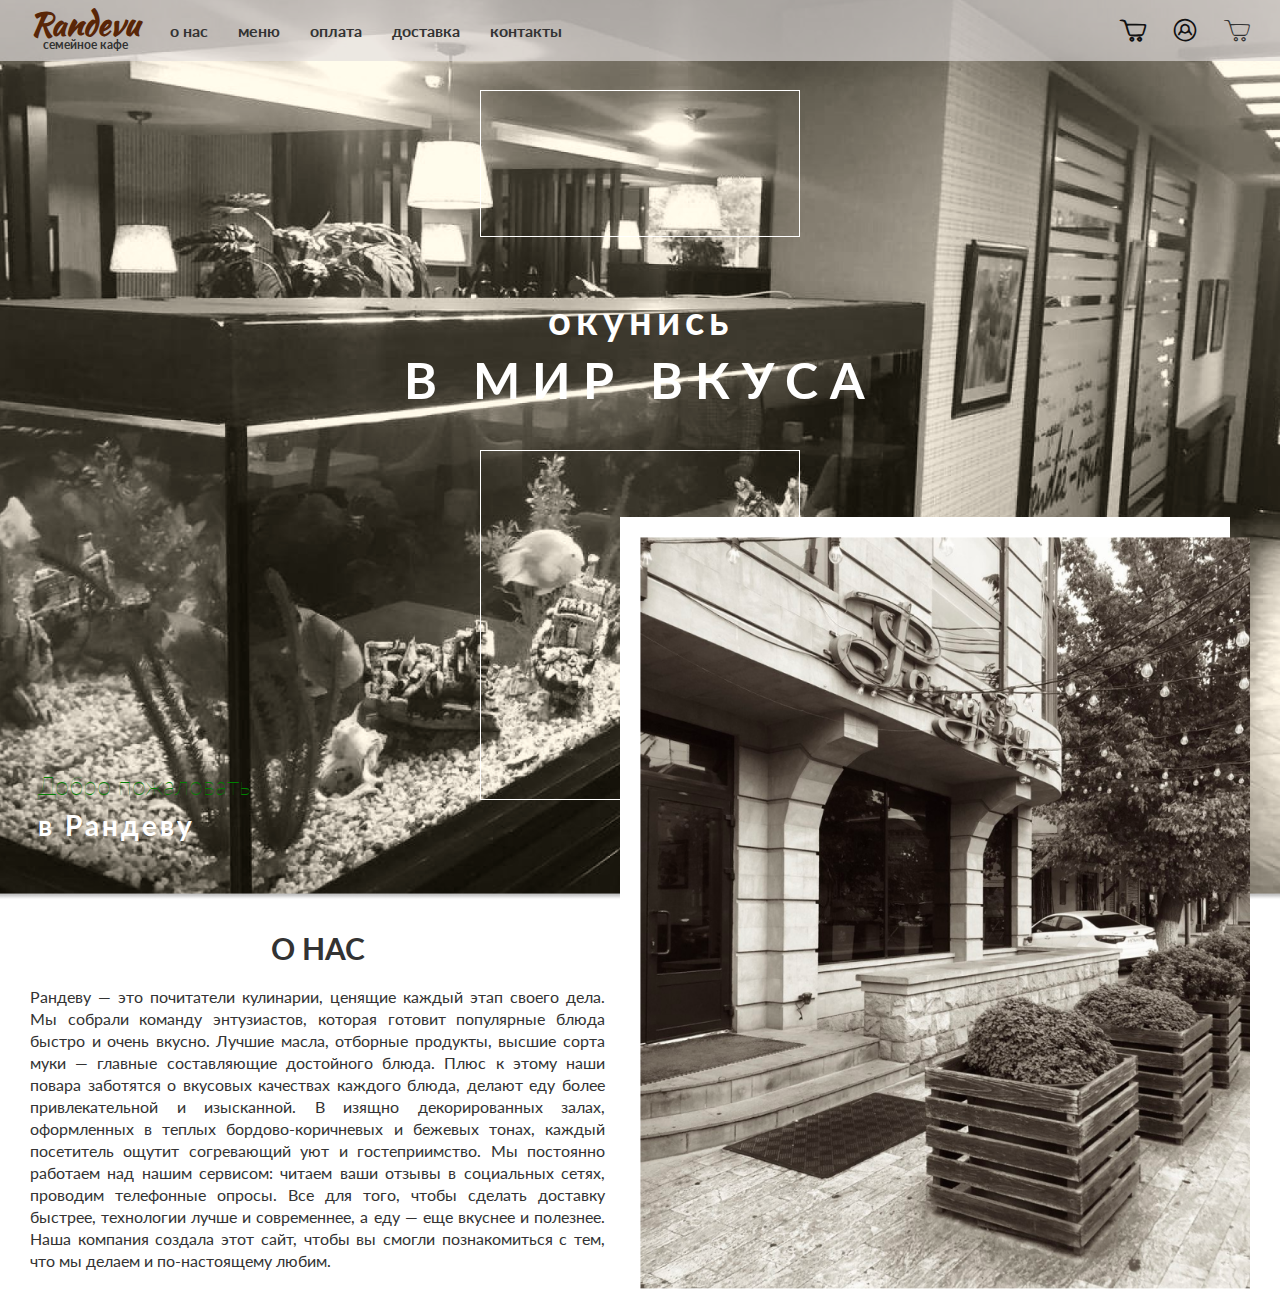
==== index.html @ 67f9edfc "add block about" ====
<!DOCTYPE html>
<html lang="en">
  <head>
    <meta charset="UTF-8" />
    <meta http-equiv="X-UA-Compatible" content="IE=edge" />
    <meta name="viewport" content="width=device-width, initial-scale=1.0" />
    <link rel="stylesheet" href="css/standart.css" />
    <link rel="stylesheet" href="css/style.css" />
    <link rel="stylesheet" href="font-awesome-4.7.0/css/font-awesome.min.css" />
    <link rel="stylesheet" href="icon.css" />
    <title>Document</title>
  </head>
  <body>
    <header class="header">
      <div class="menu">
        <div class="container flex__jc-sb flex__ai-c">
          <ul class="menu__left-block">
            <li class="menu__item logo">
              <a href="#" class="menu__link">
                <h1 class="logo__title">Randevu</h1>
                <p class="logo__text">семейное кафе</p>
              </a>
            </li>
            <li class="menu__item"><a href="#" class="menu__link">о нас</a></li>
            <li class="menu__item"><a href="#" class="menu__link">меню</a></li>
            <li class="menu__item">
              <a href="#" class="menu__link">оплата</a>
            </li>
            <li class="menu__item">
              <a href="#" class="menu__link">доставка</a>
            </li>
            <li class="menu__item">
              <a href="#" class="menu__link">контакты</a>
            </li>
          </ul>
          <div class="menu__right-block">
            <a href="#" class="menu__link"><span class="icon-search"></span></a>
            <a href="#" class="menu__link"><span class="icon-people"></span></a>
            <a href="#" class="menu__link"><span class="icon-shop"></span></a>
          </div>
          <div class="toggle-box">
            <div class="toggle" onclick="toggle()"></div>
            <div class="mob-container">
              <ul class="mob-menu">
                <li class="mob-menu__item logo">
                  <a href="#" class="mob-menu__link">
                    <h1 class="logo__title">Randevu</h1>
                    <p class="logo__text">семейное кафе</p>
                  </a>
                </li>
                <li class="mob-menu__item">
                  <a href="#" class="mob-menu__link" onclick="toggle()"
                    >о нас</a
                  >
                </li>
                <li class="mob-menu__item">
                  <a
                    href="link/discription.html"
                    class="mob-menu__link"
                    onclick="toggle()"
                    >меню</a
                  >
                </li>
                <li class="mob-menu__item">
                  <a
                    href="link/discription.html"
                    class="mob-menu__link"
                    onclick="toggle()"
                    >оплата</a
                  >
                </li>
                <li class="mob-menu__item">
                  <a
                    href="link/discription.html"
                    class="mob-menu__link"
                    onclick="toggle()"
                    >доставка</a
                  >
                </li>
                <li class="mob-menu__item">
                  <a
                    href="link/discription.html"
                    class="mob-menu__link"
                    onclick="toggle()"
                    >контакты</a
                  >
                </li>
              </ul>
            </div>
          </div>
        </div>
      </div>
      <div class="container flex__jc-c flex__ai-c">
        <div class="rectangle-top"></div>
        <h2 class="banner-h2">
          окунись <br />
          <span>в мир вкуса</span>
        </h2>
        <div class="rectangle-bottom"></div>
        <h3 class="banner-h3">
          Добро пожаловать <br />
          <span>в Рандеву</span>
        </h3>
      </div>
    </header>
    <div class="about">
      <div class="container flex__jc-sb">
        <div class="about__left-block">
          <h2 class="about__title">О НАС</h2>
          <p class="about__text">
            Рандеву — это почитатели кулинарии, ценящие каждый этап своего дела.
            Мы собрали команду энтузиастов, которая готовит популярные блюда
            быстро и очень вкусно. Лучшие масла, отборные продукты, высшие сорта
            муки — главные составляющие достойного блюда. Плюс к этому наши
            повара заботятся о вкусовых качествах каждого блюда, делают еду
            более привлекательной и изысканной. В изящно декорированных залах,
            оформленных в теплых бордово-коричневых и бежевых тонах, каждый
            посетитель ощутит согревающий уют и гостеприимство. Мы постоянно
            работаем над нашим сервисом: читаем ваши отзывы в социальных сетях,
            проводим телефонные опросы. Все для того, чтобы сделать доставку
            быстрее, технологии лучше и современнее, а еду — еще вкуснее и
            полезнее. Наша компания создала этот сайт, чтобы вы смогли
            познакомиться с тем, что мы делаем и по-настоящему любим.
          </p>
        </div>
        <div class="about__right-block">
          <figure class="about__img-box">
            <img src="img/about/shef.png" alt="" class="about__img" />
          </figure>
        </div>
      </div>
    </div>
    <!-- Подключаем тогл -->
    <script src="js/toggle.js"></script>
  </body>
</html>
---- css/standart.css ----
@import url("https://fonts.googleapis.com/css2?family=Lato:wght@100;300;400;700;900&display=swap");
@import url("https://fonts.googleapis.com/css2?family=Kaushan+Script&display=swap");

* {
  padding: 0;
  margin: 0;
  font-family: "Lato", sans-serif;
  color: #333;
  box-sizing: border-box;
}

a {
  text-decoration: none;
}

li {
  list-style: none;
}

.container {
  width: 100%;
  margin: 0 auto;
  max-width: 1680px;
  padding: 0 30px;
}
/* -----   FLEX   ----- */
.flex__jc-sb {
  display: flex;
  justify-content: space-between;
}

.flex__ai-c {
  display: flex;
  align-items: center;
}

.flex__jc-c {
  display: flex;
  justify-content: center;
}
/* -----  END FLEX   ----- */
---- css/style.css ----
@import "icomoon.css";
@import "header.css";
@import "mobmenu.css";
@import "toggle.css";
@import "about.css";
---- icon.css ----
@font-face {
  font-family: "icomoon";
  src: url("fonts/icomoon.eot?moqz04");
  src: url("fonts/icomoon.eot?moqz04#iefix") format("embedded-opentype"),
    url("fonts/icomoon.ttf?moqz04") format("truetype"),
    url("fonts/icomoon.woff?moqz04") format("woff"),
    url("fonts/icomoon.svg?moqz04#icomoon") format("svg");
  font-weight: normal;
  font-style: normal;
  font-display: block;
}

[class^="icon-"],
[class*=" icon-"] {
  /* use !important to prevent issues with browser extensions that change fonts */
  font-family: "icomoon" !important;
  speak: never;
  font-style: normal;
  font-weight: normal;
  font-variant: normal;
  text-transform: none;
  line-height: 1;

  /* Better Font Rendering =========== */
  -webkit-font-smoothing: antialiased;
  -moz-osx-font-smoothing: grayscale;
}

.icon-people:before {
  content: "\e902";
  color: #111;
  font-weight: 900;
}
.icon-shop-cart:before {
  content: "\e900";
  color: #111;
  font-weight: 900;
}
.icon-search:before {
  content: "\e901";
  color: #111;
  font-weight: 900;
}
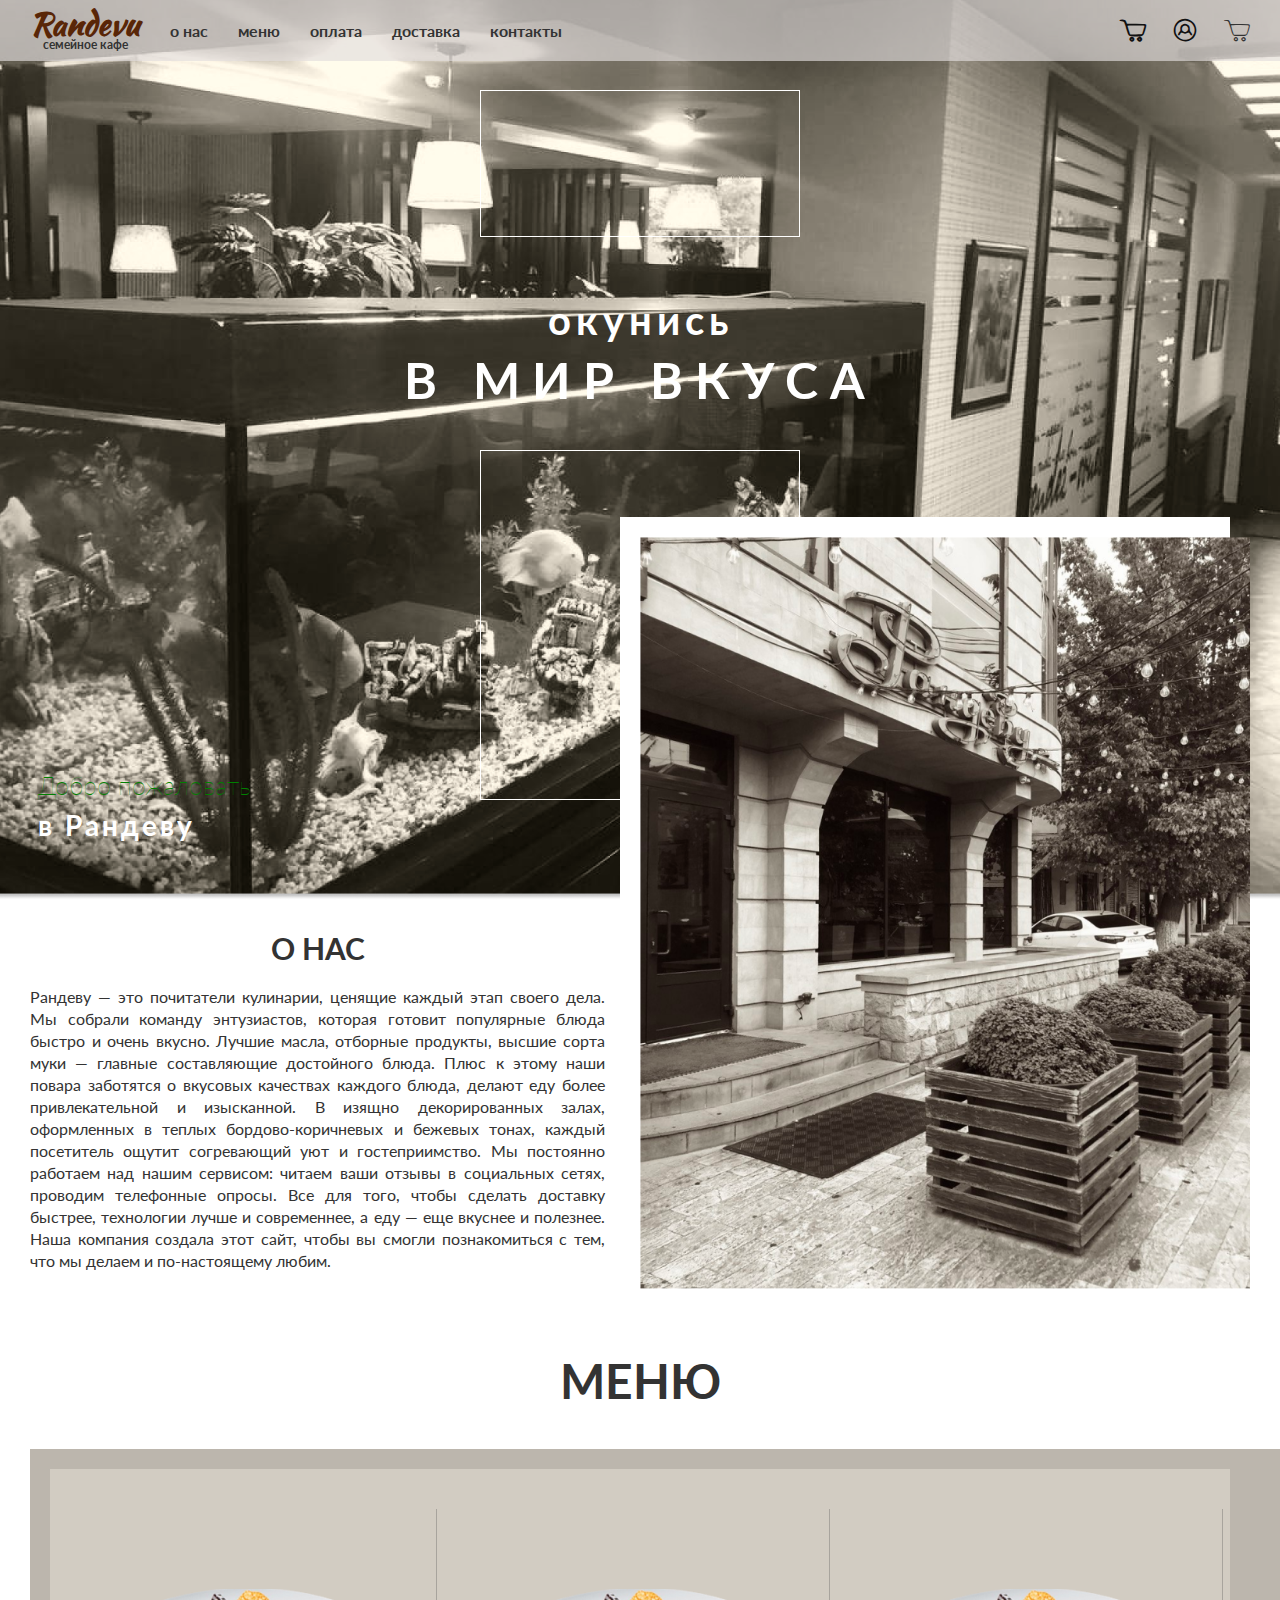
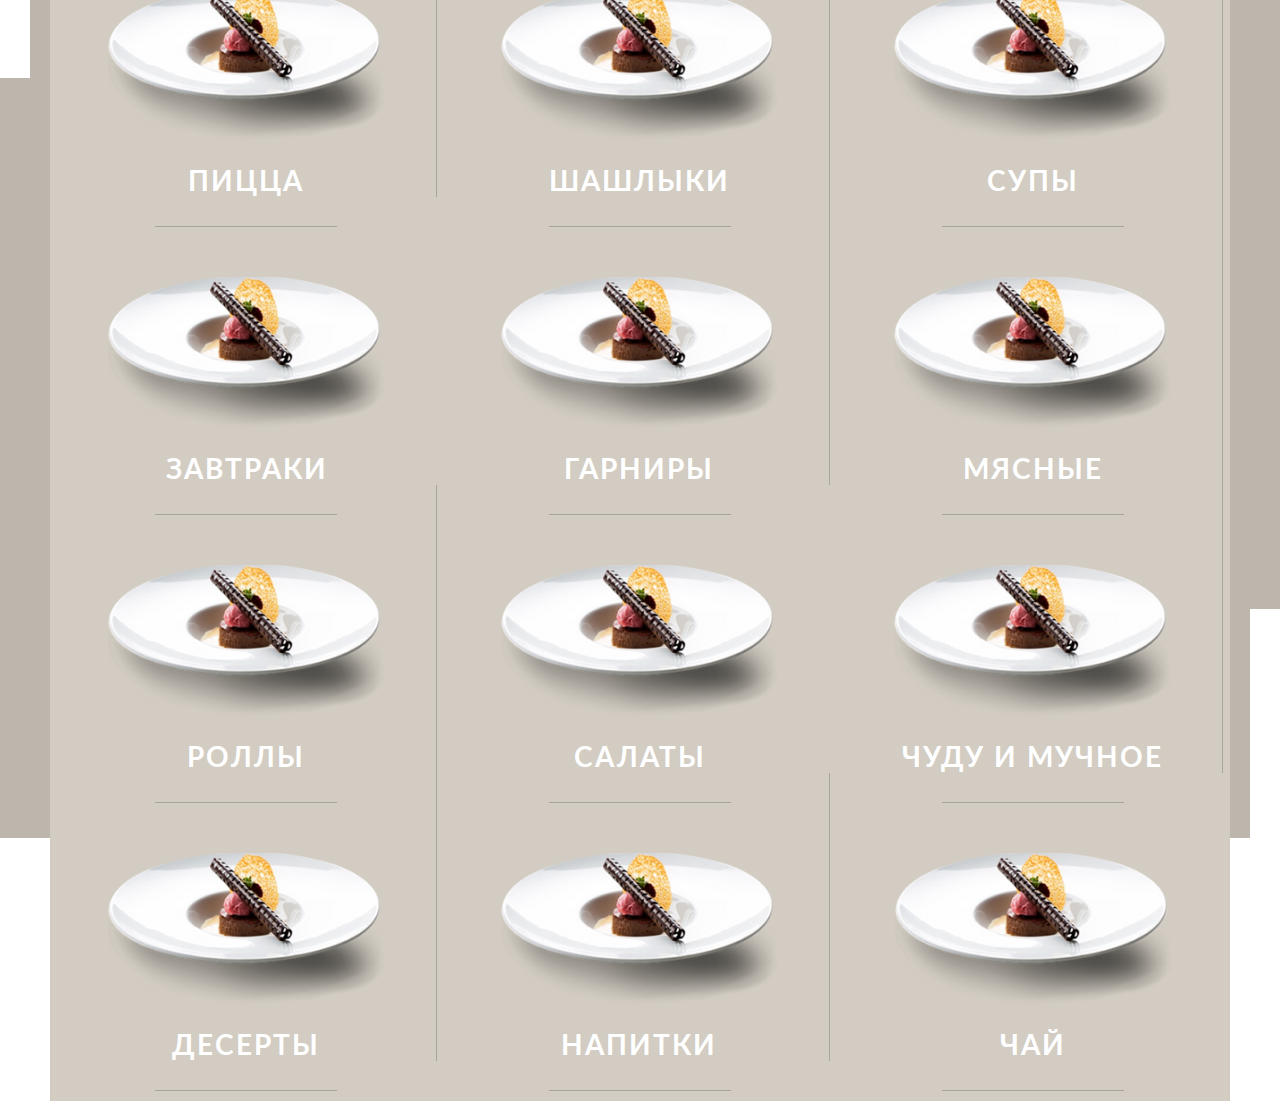
==== commit 83ceef97: "add menu-card" ====
--- a/index.html
+++ b/index.html
@@ -103,7 +103,7 @@
         </h3>
       </div>
     </header>
-    <div class="about">
+    <section class="about">
       <div class="container flex__jc-sb">
         <div class="about__left-block">
           <h2 class="about__title">О НАС</h2>
@@ -129,7 +129,162 @@
           </figure>
         </div>
       </div>
-    </div>
+    </section>
+    <section class="menu-cart">
+      <h2 class="menu-cart__title">МЕНЮ</h2>
+      <div class="container">
+        <div class="menu-cart__wrapper">
+          <div class="menu-cart__wrapper-top"></div>
+          <div class="menu-cart__wrapper-bottom"></div>
+          <ul class="menu-cart__container">
+            <li class="menu-cart__item">
+              <a href="#" class="menu-cart__link">
+                <figure class="menu-cart__img-box">
+                  <img
+                    src="img/меню/menu-img.png"
+                    alt=""
+                    class="menu-card__img"
+                  />
+                </figure>
+                <p class="menu-card-name">ПИЦЦА</p>
+              </a>
+            </li>
+            <li class="menu-cart__item">
+              <a href="#" class="menu-cart__link">
+                <figure class="menu-cart__img-box">
+                  <img
+                    src="img/меню/menu-img.png"
+                    alt=""
+                    class="menu-card__img"
+                  />
+                </figure>
+                <p class="menu-card-name">ШАШЛЫКИ</p>
+              </a>
+            </li>
+            <li class="menu-cart__item">
+              <a href="#" class="menu-cart__link">
+                <figure class="menu-cart__img-box">
+                  <img
+                    src="img/меню/menu-img.png"
+                    alt=""
+                    class="menu-card__img"
+                  />
+                </figure>
+                <p class="menu-card-name">СУПЫ</p>
+              </a>
+            </li>
+            <li class="menu-cart__item">
+              <a href="#" class="menu-cart__link">
+                <figure class="menu-cart__img-box">
+                  <img
+                    src="img/меню/menu-img.png"
+                    alt=""
+                    class="menu-card__img"
+                  />
+                </figure>
+                <p class="menu-card-name">ЗАВТРАКИ</p>
+              </a>
+            </li>
+            <li class="menu-cart__item">
+              <a href="#" class="menu-cart__link">
+                <figure class="menu-cart__img-box">
+                  <img
+                    src="img/меню/menu-img.png"
+                    alt=""
+                    class="menu-card__img"
+                  />
+                </figure>
+                <p class="menu-card-name">ГАРНИРЫ</p>
+              </a>
+            </li>
+            <li class="menu-cart__item">
+              <a href="#" class="menu-cart__link">
+                <figure class="menu-cart__img-box">
+                  <img
+                    src="img/меню/menu-img.png"
+                    alt=""
+                    class="menu-card__img"
+                  />
+                </figure>
+                <p class="menu-card-name">МЯСНЫЕ</p>
+              </a>
+            </li>
+            <li class="menu-cart__item">
+              <a href="#" class="menu-cart__link">
+                <figure class="menu-cart__img-box">
+                  <img
+                    src="img/меню/menu-img.png"
+                    alt=""
+                    class="menu-card__img"
+                  />
+                </figure>
+                <p class="menu-card-name">РОЛЛЫ</p>
+              </a>
+            </li>
+            <li class="menu-cart__item">
+              <a href="#" class="menu-cart__link">
+                <figure class="menu-cart__img-box">
+                  <img
+                    src="img/меню/menu-img.png"
+                    alt=""
+                    class="menu-card__img"
+                  />
+                </figure>
+                <p class="menu-card-name">САЛАТЫ</p>
+              </a>
+            </li>
+            <li class="menu-cart__item">
+              <a href="#" class="menu-cart__link">
+                <figure class="menu-cart__img-box">
+                  <img
+                    src="img/меню/menu-img.png"
+                    alt=""
+                    class="menu-card__img"
+                  />
+                </figure>
+                <p class="menu-card-name">ЧУДУ И МУЧНОЕ</p>
+              </a>
+            </li>
+            <li class="menu-cart__item">
+              <a href="#" class="menu-cart__link">
+                <figure class="menu-cart__img-box">
+                  <img
+                    src="img/меню/menu-img.png"
+                    alt=""
+                    class="menu-card__img"
+                  />
+                </figure>
+                <p class="menu-card-name">ДЕСЕРТЫ</p>
+              </a>
+            </li>
+            <li class="menu-cart__item">
+              <a href="#" class="menu-cart__link">
+                <figure class="menu-cart__img-box">
+                  <img
+                    src="img/меню/menu-img.png"
+                    alt=""
+                    class="menu-card__img"
+                  />
+                </figure>
+                <p class="menu-card-name">НАПИТКИ</p>
+              </a>
+            </li>
+            <li class="menu-cart__item">
+              <a href="#" class="menu-cart__link">
+                <figure class="menu-cart__img-box">
+                  <img
+                    src="img/меню/menu-img.png"
+                    alt=""
+                    class="menu-card__img"
+                  />
+                </figure>
+                <p class="menu-card-name">ЧАЙ</p>
+              </a>
+            </li>
+          </ul>
+        </div>
+      </div>
+    </section>
     <!-- Подключаем тогл -->
     <script src="js/toggle.js"></script>
   </body>
--- a/css/style.css
+++ b/css/style.css
@@ -3,3 +3,4 @@
 @import "mobmenu.css";
 @import "toggle.css";
 @import "about.css";
+@import "menu-card.css";
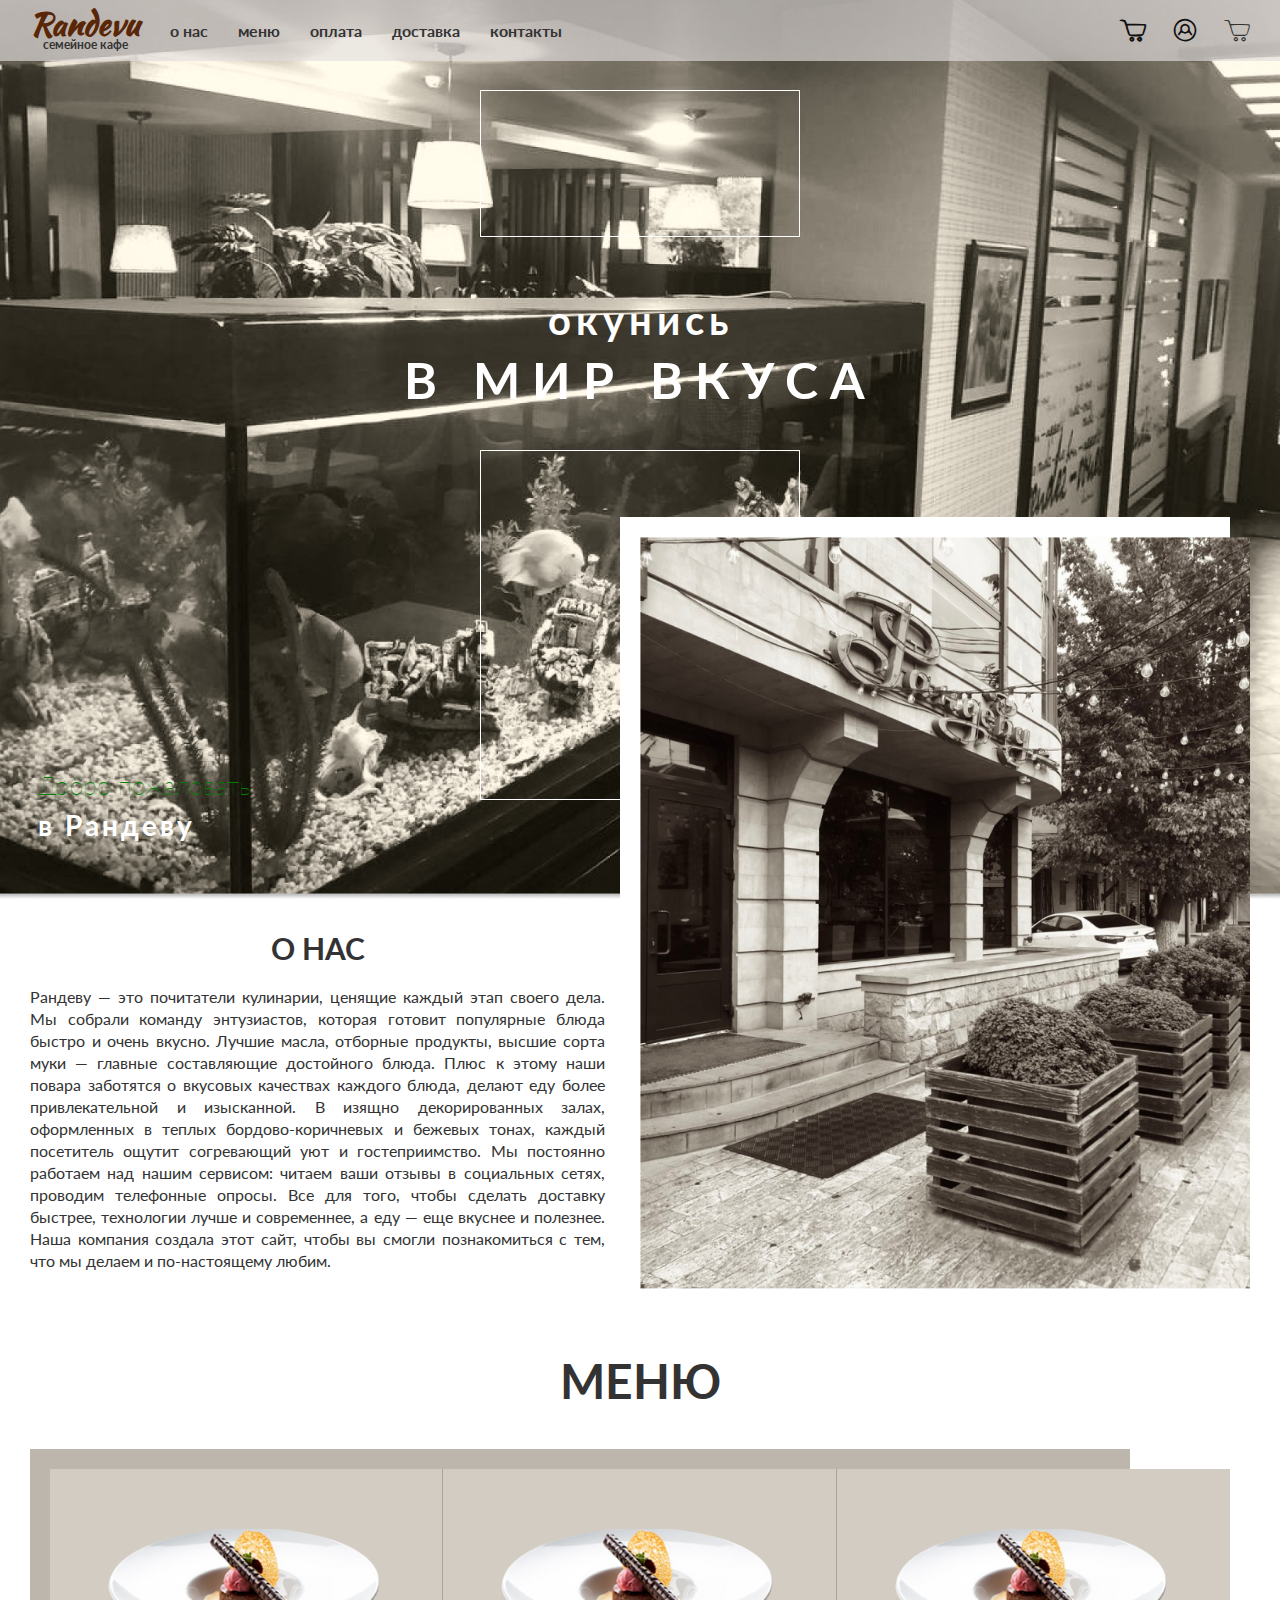
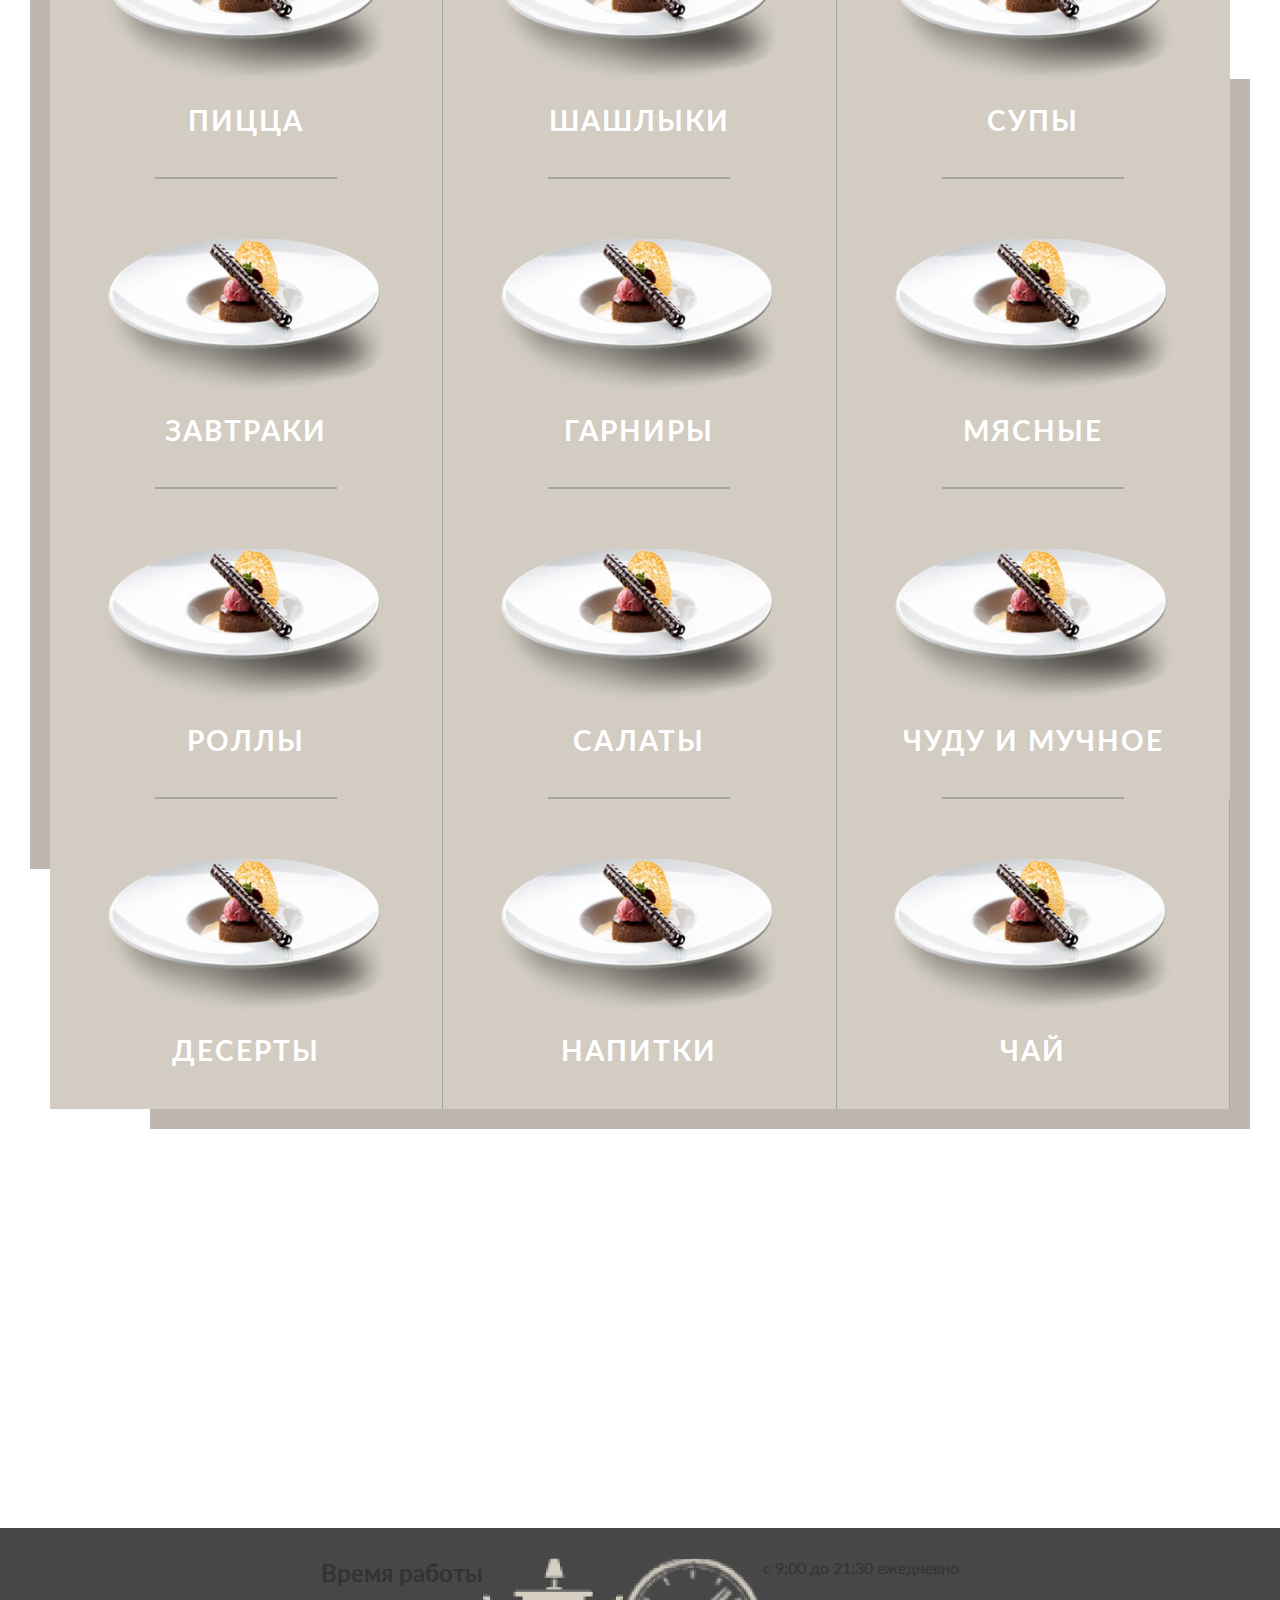
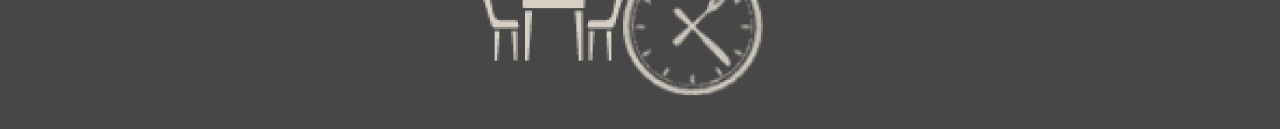
==== commit f1b4b6cc: "change menu-cart" ====
--- a/index.html
+++ b/index.html
@@ -146,144 +146,175 @@
                     class="menu-card__img"
                   />
                 </figure>
-                <p class="menu-card-name">ПИЦЦА</p>
-              </a>
-            </li>
-            <li class="menu-cart__item">
-              <a href="#" class="menu-cart__link">
-                <figure class="menu-cart__img-box">
-                  <img
-                    src="img/меню/menu-img.png"
-                    alt=""
-                    class="menu-card__img"
-                  />
-                </figure>
-                <p class="menu-card-name">ШАШЛЫКИ</p>
-              </a>
-            </li>
-            <li class="menu-cart__item">
-              <a href="#" class="menu-cart__link">
-                <figure class="menu-cart__img-box">
-                  <img
-                    src="img/меню/menu-img.png"
-                    alt=""
-                    class="menu-card__img"
-                  />
-                </figure>
-                <p class="menu-card-name">СУПЫ</p>
-              </a>
-            </li>
-            <li class="menu-cart__item">
-              <a href="#" class="menu-cart__link">
-                <figure class="menu-cart__img-box">
-                  <img
-                    src="img/меню/menu-img.png"
-                    alt=""
-                    class="menu-card__img"
-                  />
-                </figure>
-                <p class="menu-card-name">ЗАВТРАКИ</p>
-              </a>
-            </li>
-            <li class="menu-cart__item">
-              <a href="#" class="menu-cart__link">
-                <figure class="menu-cart__img-box">
-                  <img
-                    src="img/меню/menu-img.png"
-                    alt=""
-                    class="menu-card__img"
-                  />
-                </figure>
-                <p class="menu-card-name">ГАРНИРЫ</p>
-              </a>
-            </li>
-            <li class="menu-cart__item">
-              <a href="#" class="menu-cart__link">
-                <figure class="menu-cart__img-box">
-                  <img
-                    src="img/меню/menu-img.png"
-                    alt=""
-                    class="menu-card__img"
-                  />
-                </figure>
-                <p class="menu-card-name">МЯСНЫЕ</p>
-              </a>
-            </li>
-            <li class="menu-cart__item">
-              <a href="#" class="menu-cart__link">
-                <figure class="menu-cart__img-box">
-                  <img
-                    src="img/меню/menu-img.png"
-                    alt=""
-                    class="menu-card__img"
-                  />
-                </figure>
-                <p class="menu-card-name">РОЛЛЫ</p>
-              </a>
-            </li>
-            <li class="menu-cart__item">
-              <a href="#" class="menu-cart__link">
-                <figure class="menu-cart__img-box">
-                  <img
-                    src="img/меню/menu-img.png"
-                    alt=""
-                    class="menu-card__img"
-                  />
-                </figure>
-                <p class="menu-card-name">САЛАТЫ</p>
-              </a>
-            </li>
-            <li class="menu-cart__item">
-              <a href="#" class="menu-cart__link">
-                <figure class="menu-cart__img-box">
-                  <img
-                    src="img/меню/menu-img.png"
-                    alt=""
-                    class="menu-card__img"
-                  />
-                </figure>
-                <p class="menu-card-name">ЧУДУ И МУЧНОЕ</p>
-              </a>
-            </li>
-            <li class="menu-cart__item">
-              <a href="#" class="menu-cart__link">
-                <figure class="menu-cart__img-box">
-                  <img
-                    src="img/меню/menu-img.png"
-                    alt=""
-                    class="menu-card__img"
-                  />
-                </figure>
-                <p class="menu-card-name">ДЕСЕРТЫ</p>
-              </a>
-            </li>
-            <li class="menu-cart__item">
-              <a href="#" class="menu-cart__link">
-                <figure class="menu-cart__img-box">
-                  <img
-                    src="img/меню/menu-img.png"
-                    alt=""
-                    class="menu-card__img"
-                  />
-                </figure>
-                <p class="menu-card-name">НАПИТКИ</p>
-              </a>
-            </li>
-            <li class="menu-cart__item">
-              <a href="#" class="menu-cart__link">
-                <figure class="menu-cart__img-box">
-                  <img
-                    src="img/меню/menu-img.png"
-                    alt=""
-                    class="menu-card__img"
-                  />
-                </figure>
-                <p class="menu-card-name">ЧАЙ</p>
-              </a>
+                <p class="menu-card__name">ПИЦЦА</p>
+              </a>
+              <p class="menu-card__line"></p>
+            </li>
+            <li class="menu-cart__item">
+              <a href="#" class="menu-cart__link">
+                <figure class="menu-cart__img-box">
+                  <img
+                    src="img/меню/menu-img.png"
+                    alt=""
+                    class="menu-card__img"
+                  />
+                </figure>
+                <p class="menu-card__name">ШАШЛЫКИ</p>
+              </a>
+              <p class="menu-card__line"></p>
+            </li>
+            <li class="menu-cart__item">
+              <a href="#" class="menu-cart__link">
+                <figure class="menu-cart__img-box">
+                  <img
+                    src="img/меню/menu-img.png"
+                    alt=""
+                    class="menu-card__img"
+                  />
+                </figure>
+                <p class="menu-card__name">СУПЫ</p>
+              </a>
+              <p class="menu-card__line"></p>
+            </li>
+            <li class="menu-cart__item">
+              <a href="#" class="menu-cart__link">
+                <figure class="menu-cart__img-box">
+                  <img
+                    src="img/меню/menu-img.png"
+                    alt=""
+                    class="menu-card__img"
+                  />
+                </figure>
+                <p class="menu-card__name">ЗАВТРАКИ</p>
+              </a>
+              <p class="menu-card__line"></p>
+            </li>
+            <li class="menu-cart__item">
+              <a href="#" class="menu-cart__link">
+                <figure class="menu-cart__img-box">
+                  <img
+                    src="img/меню/menu-img.png"
+                    alt=""
+                    class="menu-card__img"
+                  />
+                </figure>
+                <p class="menu-card__name">ГАРНИРЫ</p>
+              </a>
+              <p class="menu-card__line"></p>
+            </li>
+            <li class="menu-cart__item">
+              <a href="#" class="menu-cart__link">
+                <figure class="menu-cart__img-box">
+                  <img
+                    src="img/меню/menu-img.png"
+                    alt=""
+                    class="menu-card__img"
+                  />
+                </figure>
+                <p class="menu-card__name">МЯСНЫЕ</p>
+              </a>
+              <p class="menu-card__line"></p>
+            </li>
+            <li class="menu-cart__item">
+              <a href="#" class="menu-cart__link">
+                <figure class="menu-cart__img-box">
+                  <img
+                    src="img/меню/menu-img.png"
+                    alt=""
+                    class="menu-card__img"
+                  />
+                </figure>
+                <p class="menu-card__name">РОЛЛЫ</p>
+              </a>
+              <p class="menu-card__line"></p>
+            </li>
+            <li class="menu-cart__item">
+              <a href="#" class="menu-cart__link">
+                <figure class="menu-cart__img-box">
+                  <img
+                    src="img/меню/menu-img.png"
+                    alt=""
+                    class="menu-card__img"
+                  />
+                </figure>
+                <p class="menu-card__name">САЛАТЫ</p>
+              </a>
+              <p class="menu-card__line"></p>
+            </li>
+            <li class="menu-cart__item">
+              <a href="#" class="menu-cart__link">
+                <figure class="menu-cart__img-box">
+                  <img
+                    src="img/меню/menu-img.png"
+                    alt=""
+                    class="menu-card__img"
+                  />
+                </figure>
+                <p class="menu-card__name">ЧУДУ И МУЧНОЕ</p>
+              </a>
+              <p class="menu-card__line menu-card__line-chudu"></p>
+            </li>
+            <li class="menu-cart__item">
+              <a href="#" class="menu-cart__link">
+                <figure class="menu-cart__img-box">
+                  <img
+                    src="img/меню/menu-img.png"
+                    alt=""
+                    class="menu-card__img"
+                  />
+                </figure>
+                <p class="menu-card__name">ДЕСЕРТЫ</p>
+              </a>
+              <p class="menu-card__line menu-card__line-desert"></p>
+            </li>
+            <li class="menu-cart__item">
+              <a href="#" class="menu-cart__link">
+                <figure class="menu-cart__img-box">
+                  <img
+                    src="img/меню/menu-img.png"
+                    alt=""
+                    class="menu-card__img"
+                  />
+                </figure>
+                <p class="menu-card__name">НАПИТКИ</p>
+              </a>
+              <p class="menu-card__line menu-card__line-drink"></p>
+            </li>
+            <li class="menu-cart__item">
+              <a href="#" class="menu-cart__link">
+                <figure class="menu-cart__img-box">
+                  <img
+                    src="img/меню/menu-img.png"
+                    alt=""
+                    class="menu-card__img"
+                  />
+                </figure>
+                <p class="menu-card__name">ЧАЙ</p>
+              </a>
+              <p class="menu-card__line menu-card__line-tea"></p>
             </li>
           </ul>
         </div>
       </div>
+    </section>
+    <section class="working-hours">
+      <h2 class="working-hours__title">Время работы</h2>
+      <figure class="working-hours__img-box">
+        <img
+          src="img/working-hours/столик.png"
+          alt=""
+          class="working-hours__img"
+        />
+      </figure>
+      <p class="working-hours__line"></p>
+      <figure class="working-hours__img-box">
+        <img
+          src="img/working-hours/часы.png"
+          alt=""
+          class="working-hours__img"
+        />
+      </figure>
+      <p class="working-hours__text">c 9:00 до 21:30 ежедневно</p>
     </section>
     <!-- Подключаем тогл -->
     <script src="js/toggle.js"></script>
--- a/css/style.css
+++ b/css/style.css
@@ -4,3 +4,4 @@
 @import "toggle.css";
 @import "about.css";
 @import "menu-card.css";
+@import "working-hours.css";
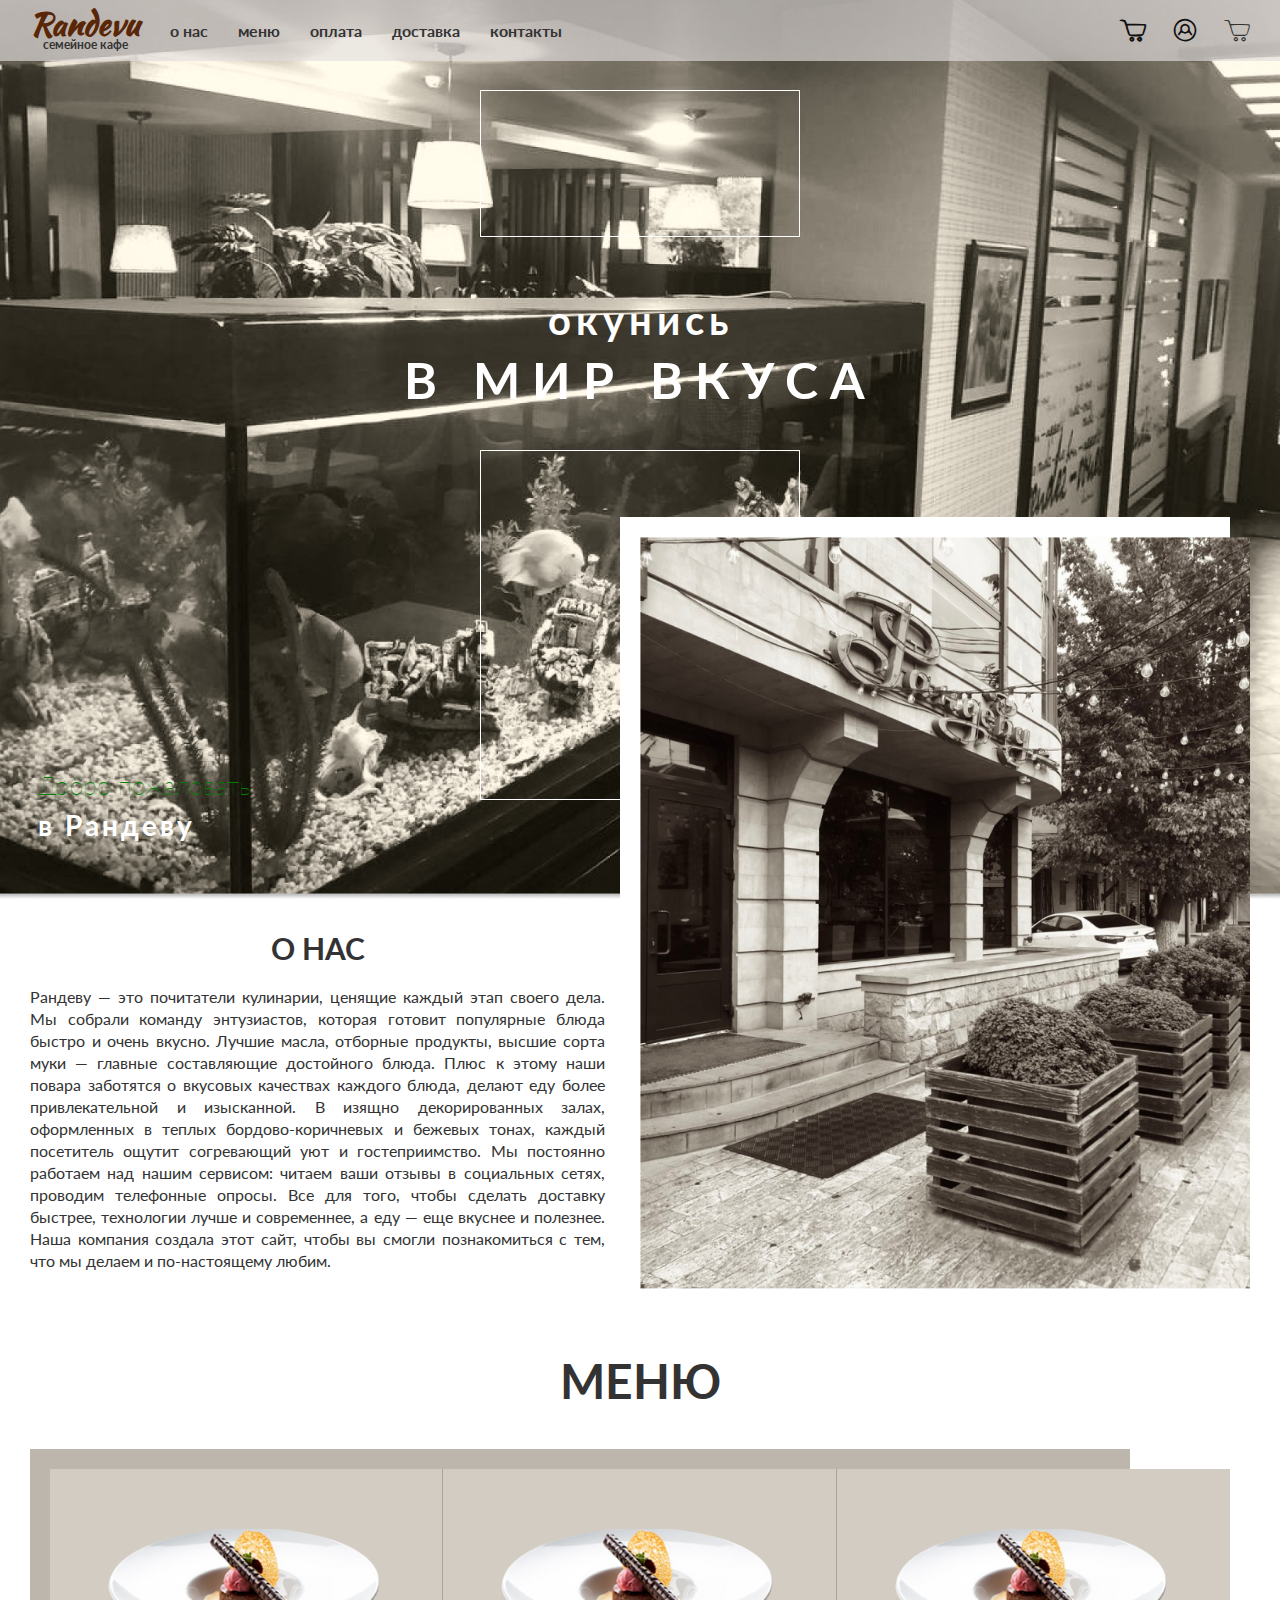
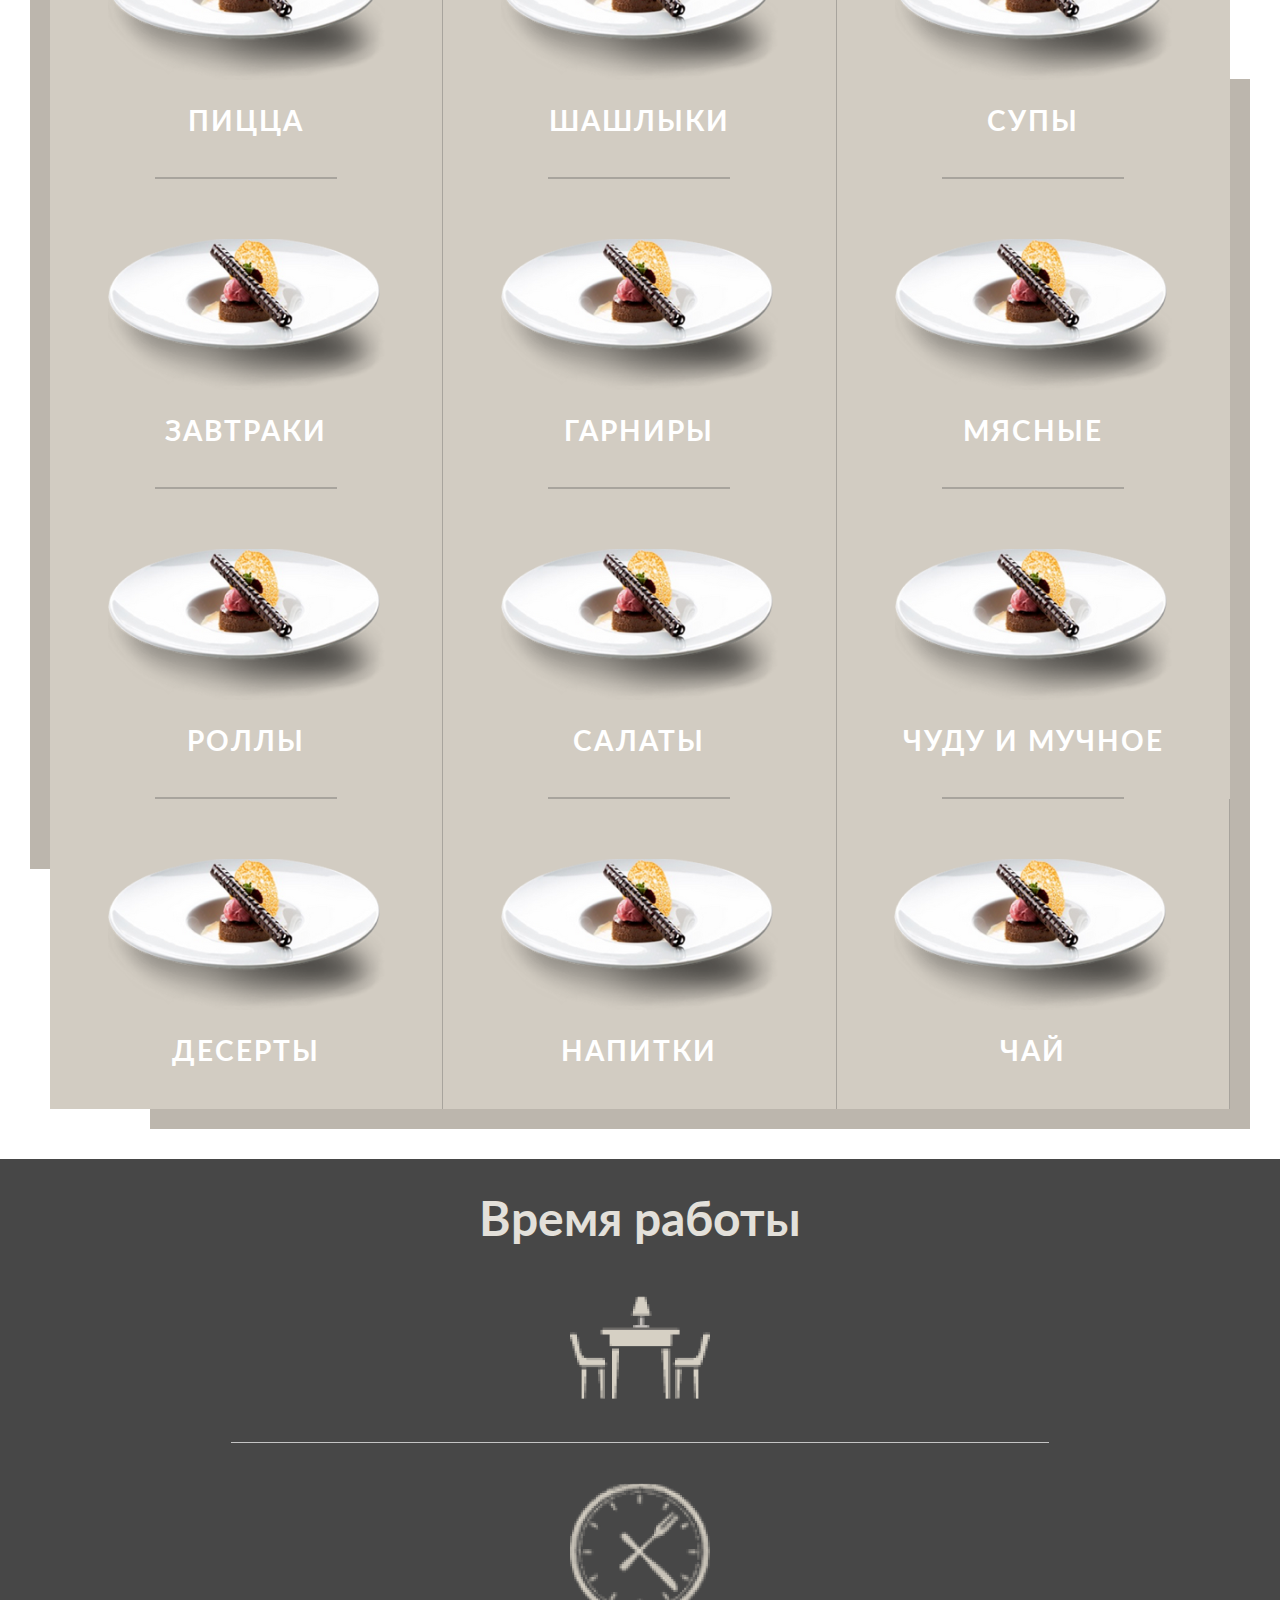
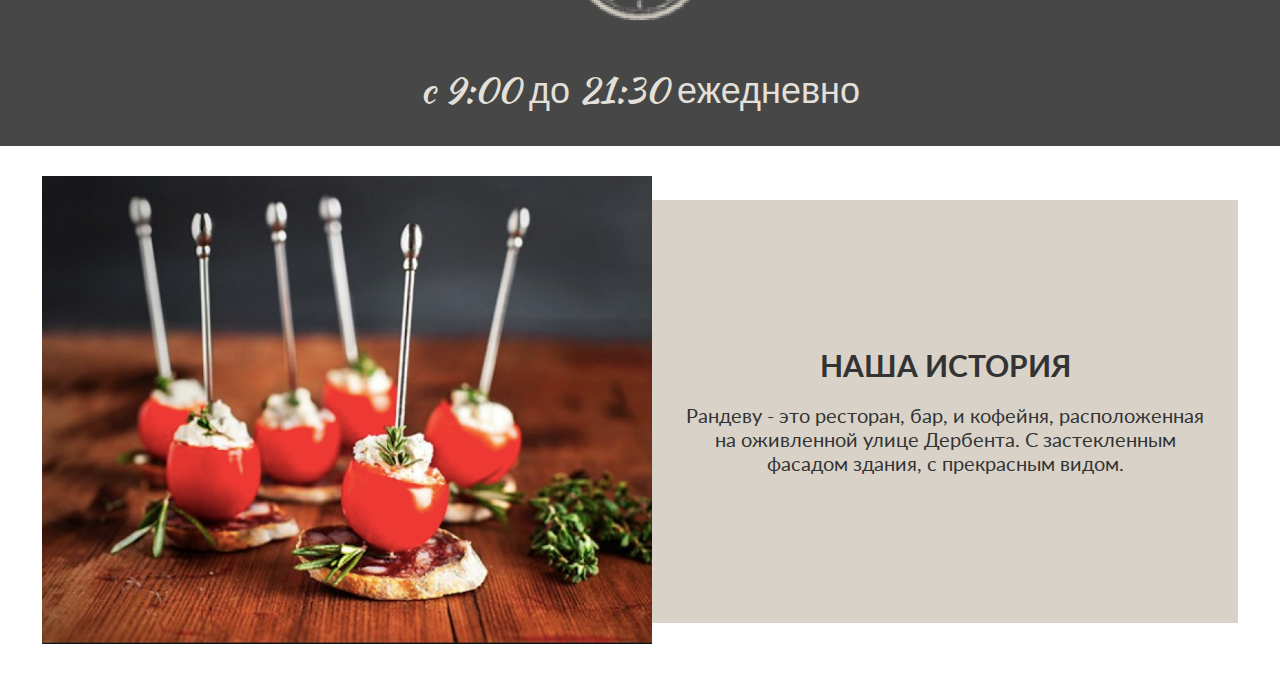
==== commit 6b23d7e4: "add our-history" ====
--- a/index.html
+++ b/index.html
@@ -316,6 +316,25 @@
       </figure>
       <p class="working-hours__text">c 9:00 до 21:30 ежедневно</p>
     </section>
+    <section class="our-history">
+      <div class="our-history__left-block">
+        <figure class="our-history__box-img">
+          <img
+            src="img/our-history/Rectangle 37.png"
+            alt=""
+            class="our-history__img"
+          />
+        </figure>
+      </div>
+      <div class="our-history__right-block">
+        <h2 class="our-history__title">НАША ИСТОРИЯ</h2>
+        <p class="our-history__text">
+          Рандеву - это ресторан, бар, и кофейня, расположенная на оживленной
+          улице Дербента. С застекленным фасадом здания, с прекрасным видом.
+        </p>
+      </div>
+    </section>
+
     <!-- Подключаем тогл -->
     <script src="js/toggle.js"></script>
   </body>
--- a/css/style.css
+++ b/css/style.css
@@ -5,3 +5,4 @@
 @import "about.css";
 @import "menu-card.css";
 @import "working-hours.css";
+@import "our-history.css";
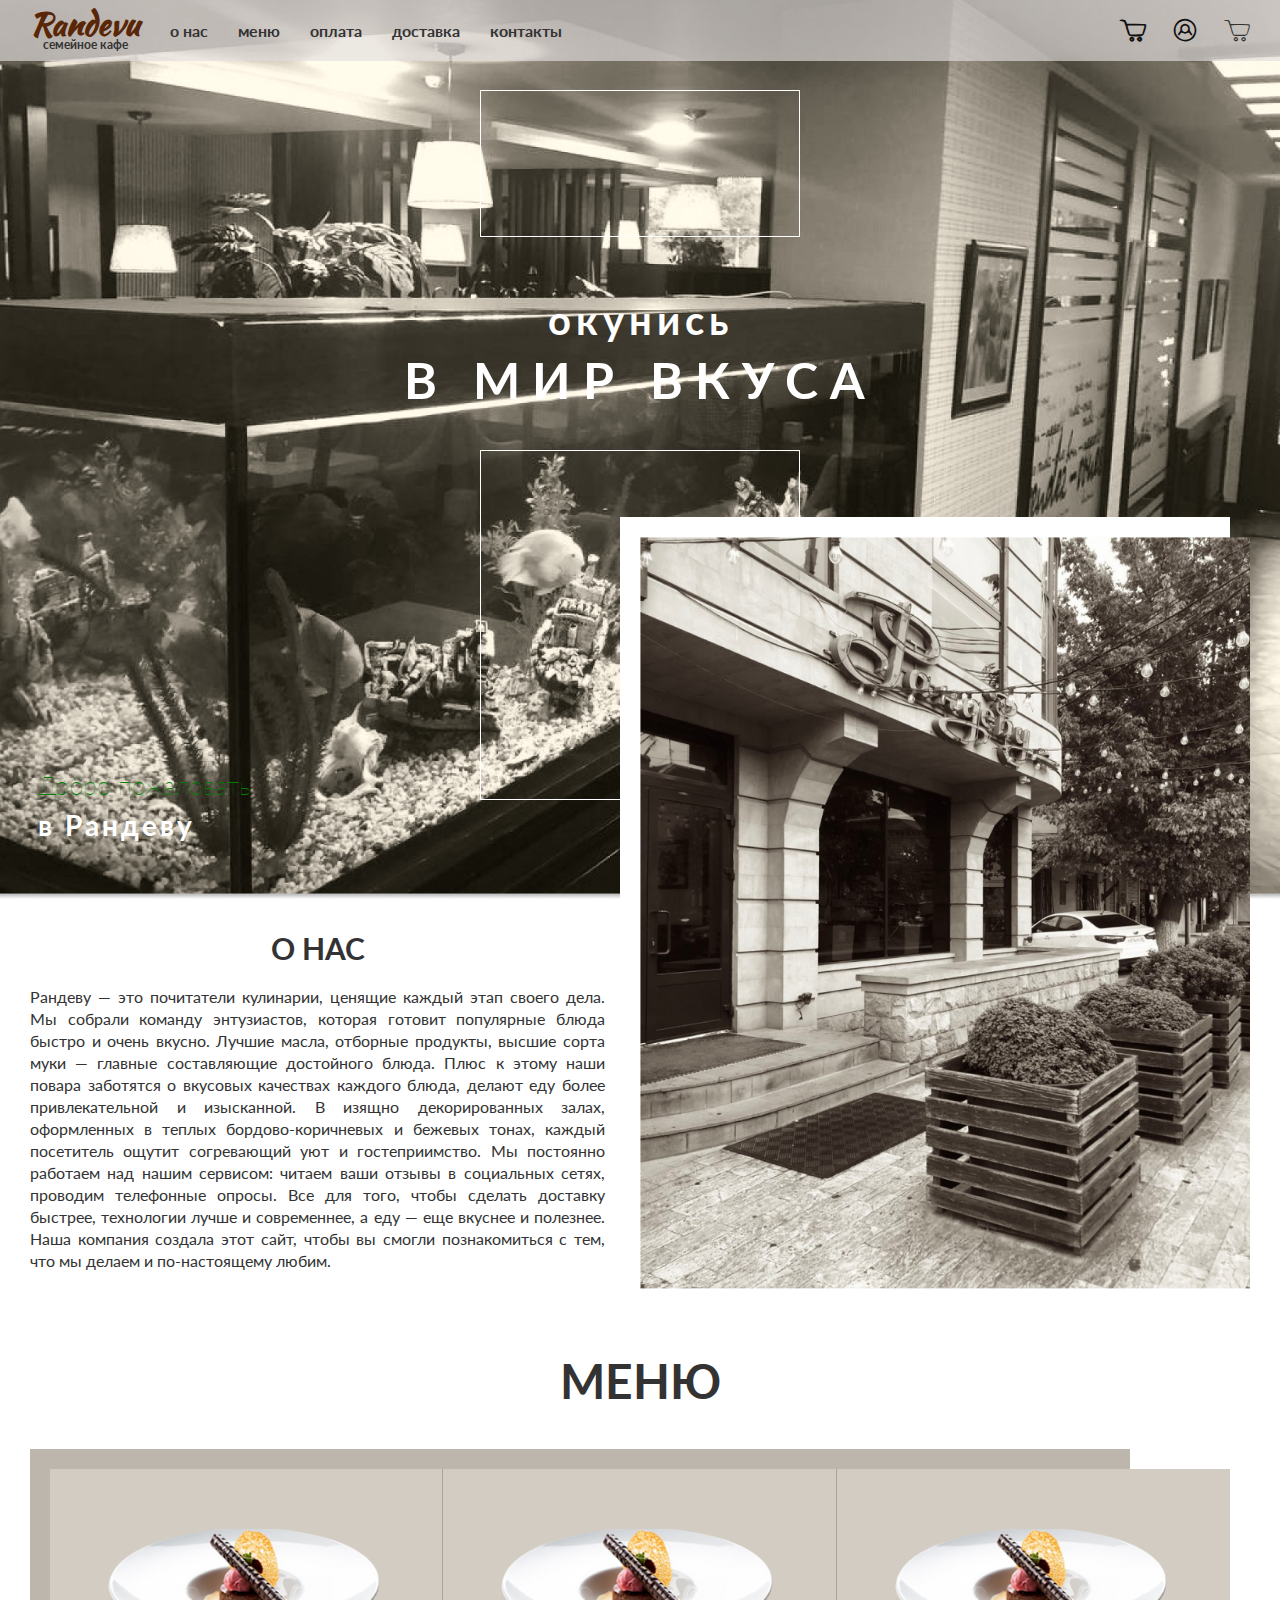
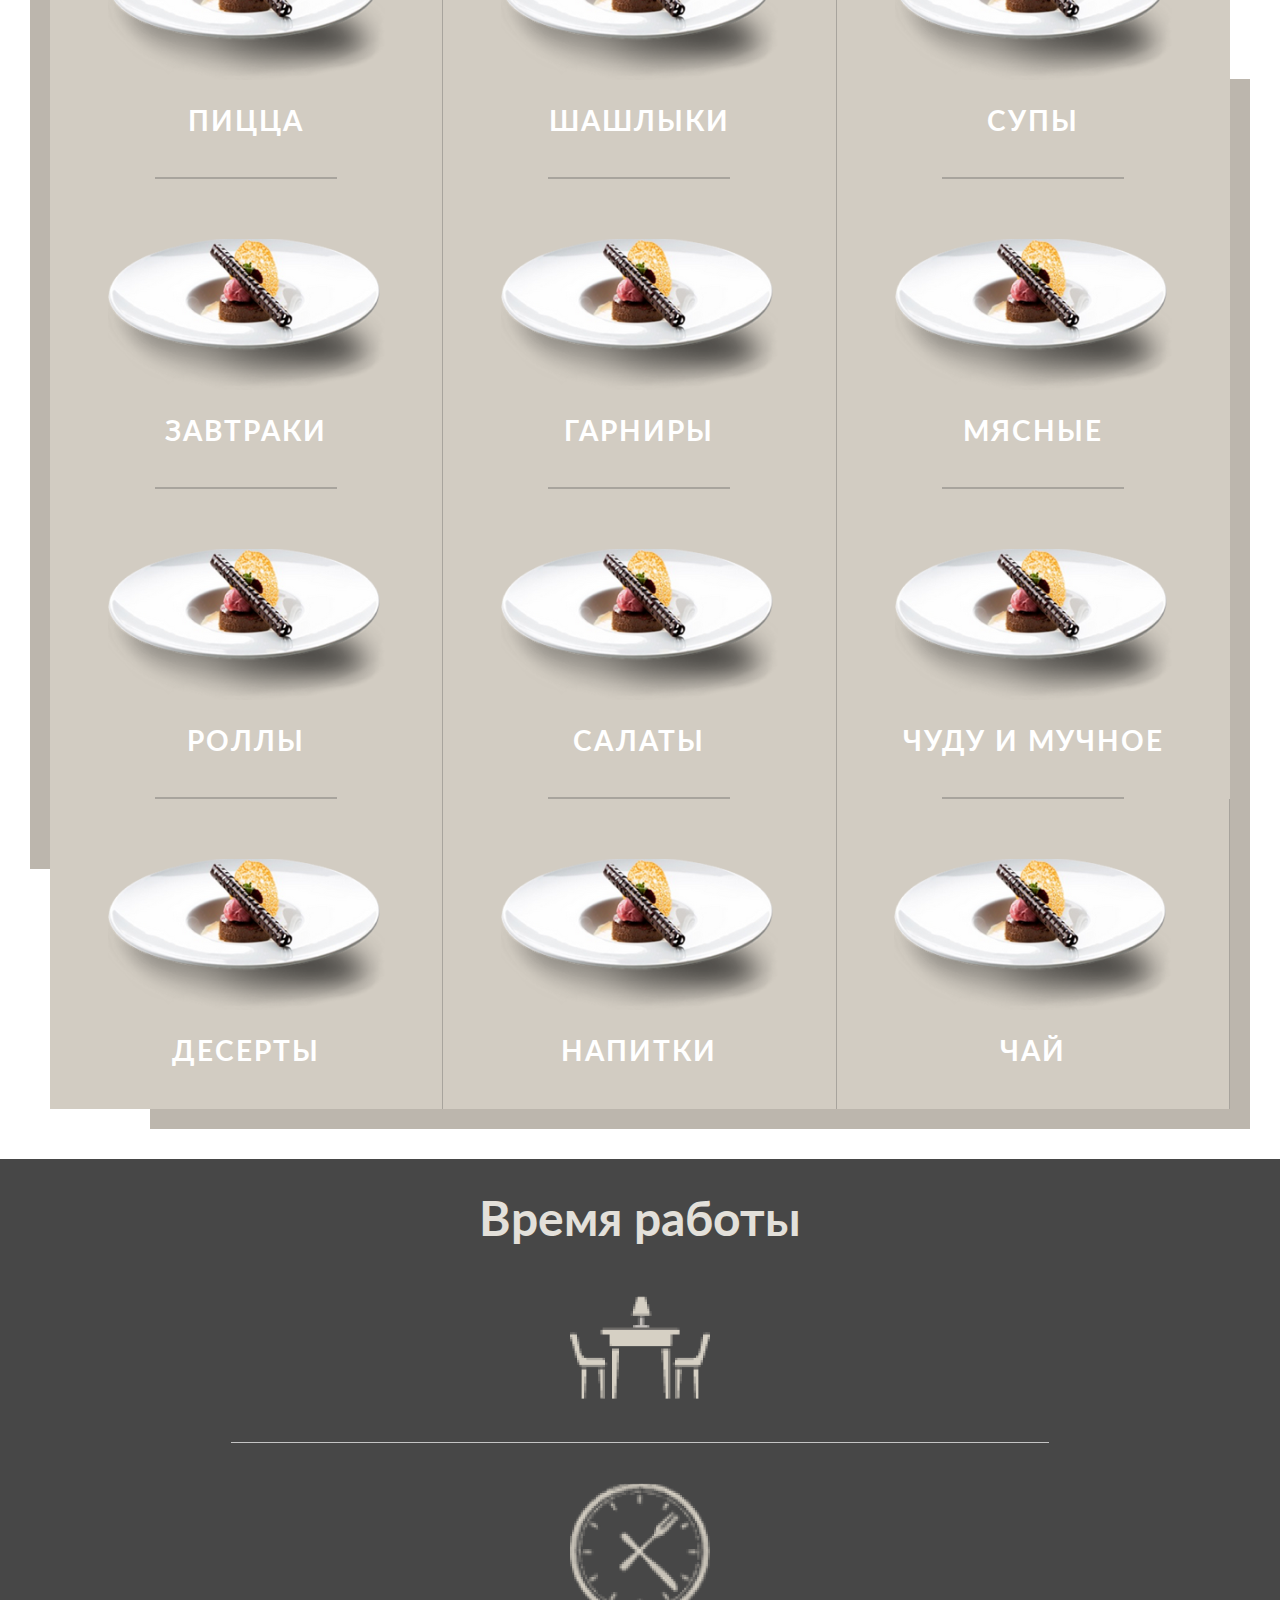
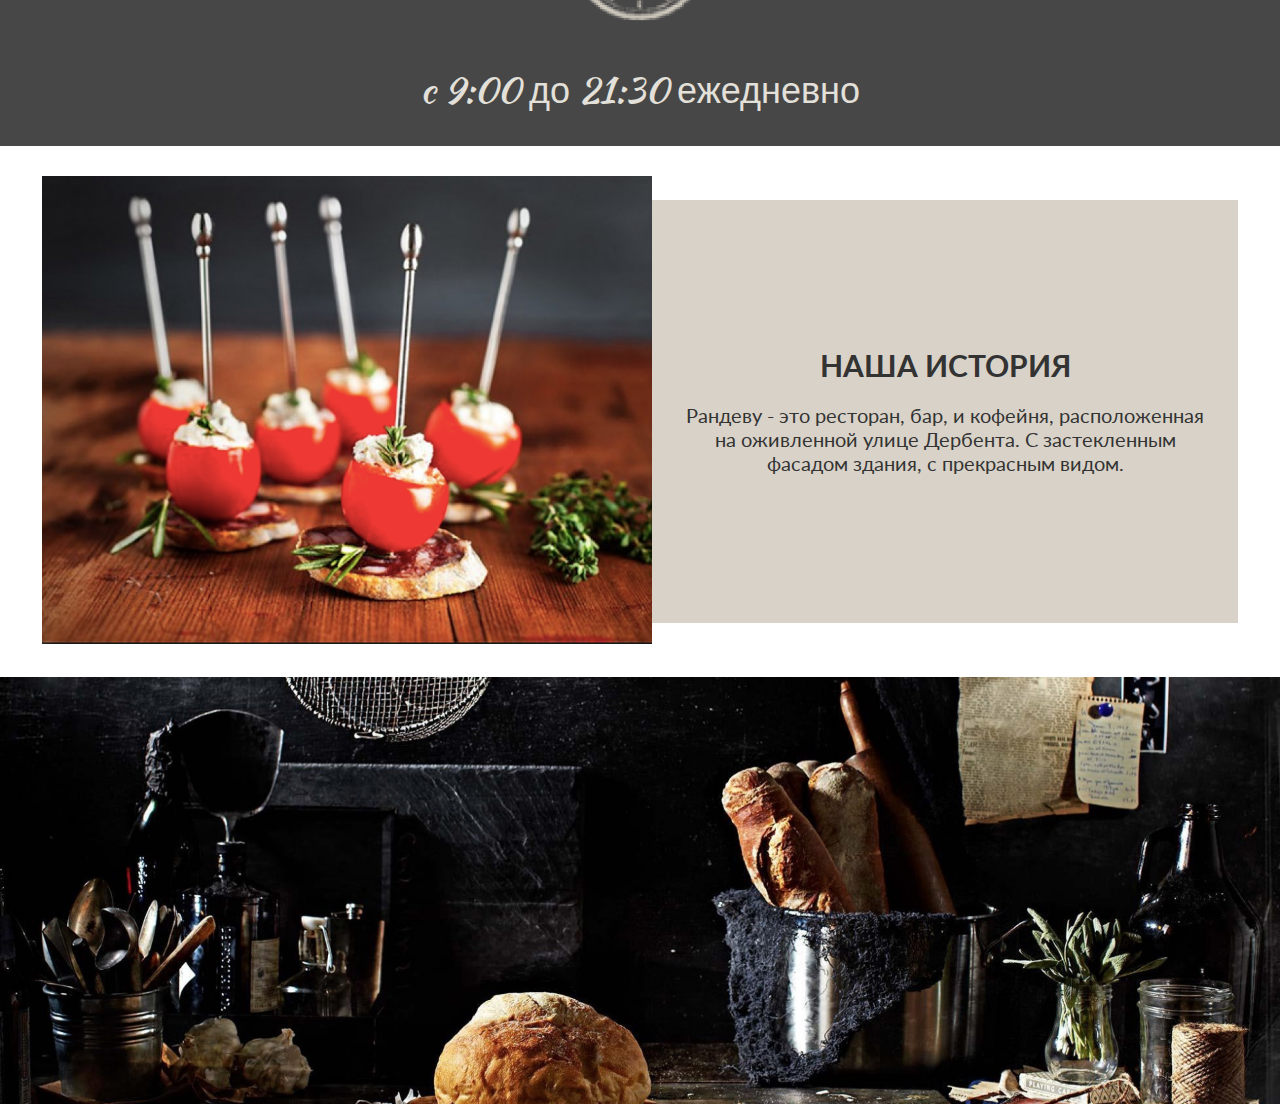
==== commit 73c7df27: "add banner one" ====
--- a/index.html
+++ b/index.html
@@ -334,7 +334,11 @@
         </p>
       </div>
     </section>
-
+    <section class="banner">
+      <figure class="banner-box">
+        <img src="img/banner/Rectangle 36.png" alt="" class="banner__img" />
+      </figure>
+    </section>
     <!-- Подключаем тогл -->
     <script src="js/toggle.js"></script>
   </body>
--- a/css/style.css
+++ b/css/style.css
@@ -6,3 +6,4 @@
 @import "menu-card.css";
 @import "working-hours.css";
 @import "our-history.css";
+@import "banner.css";
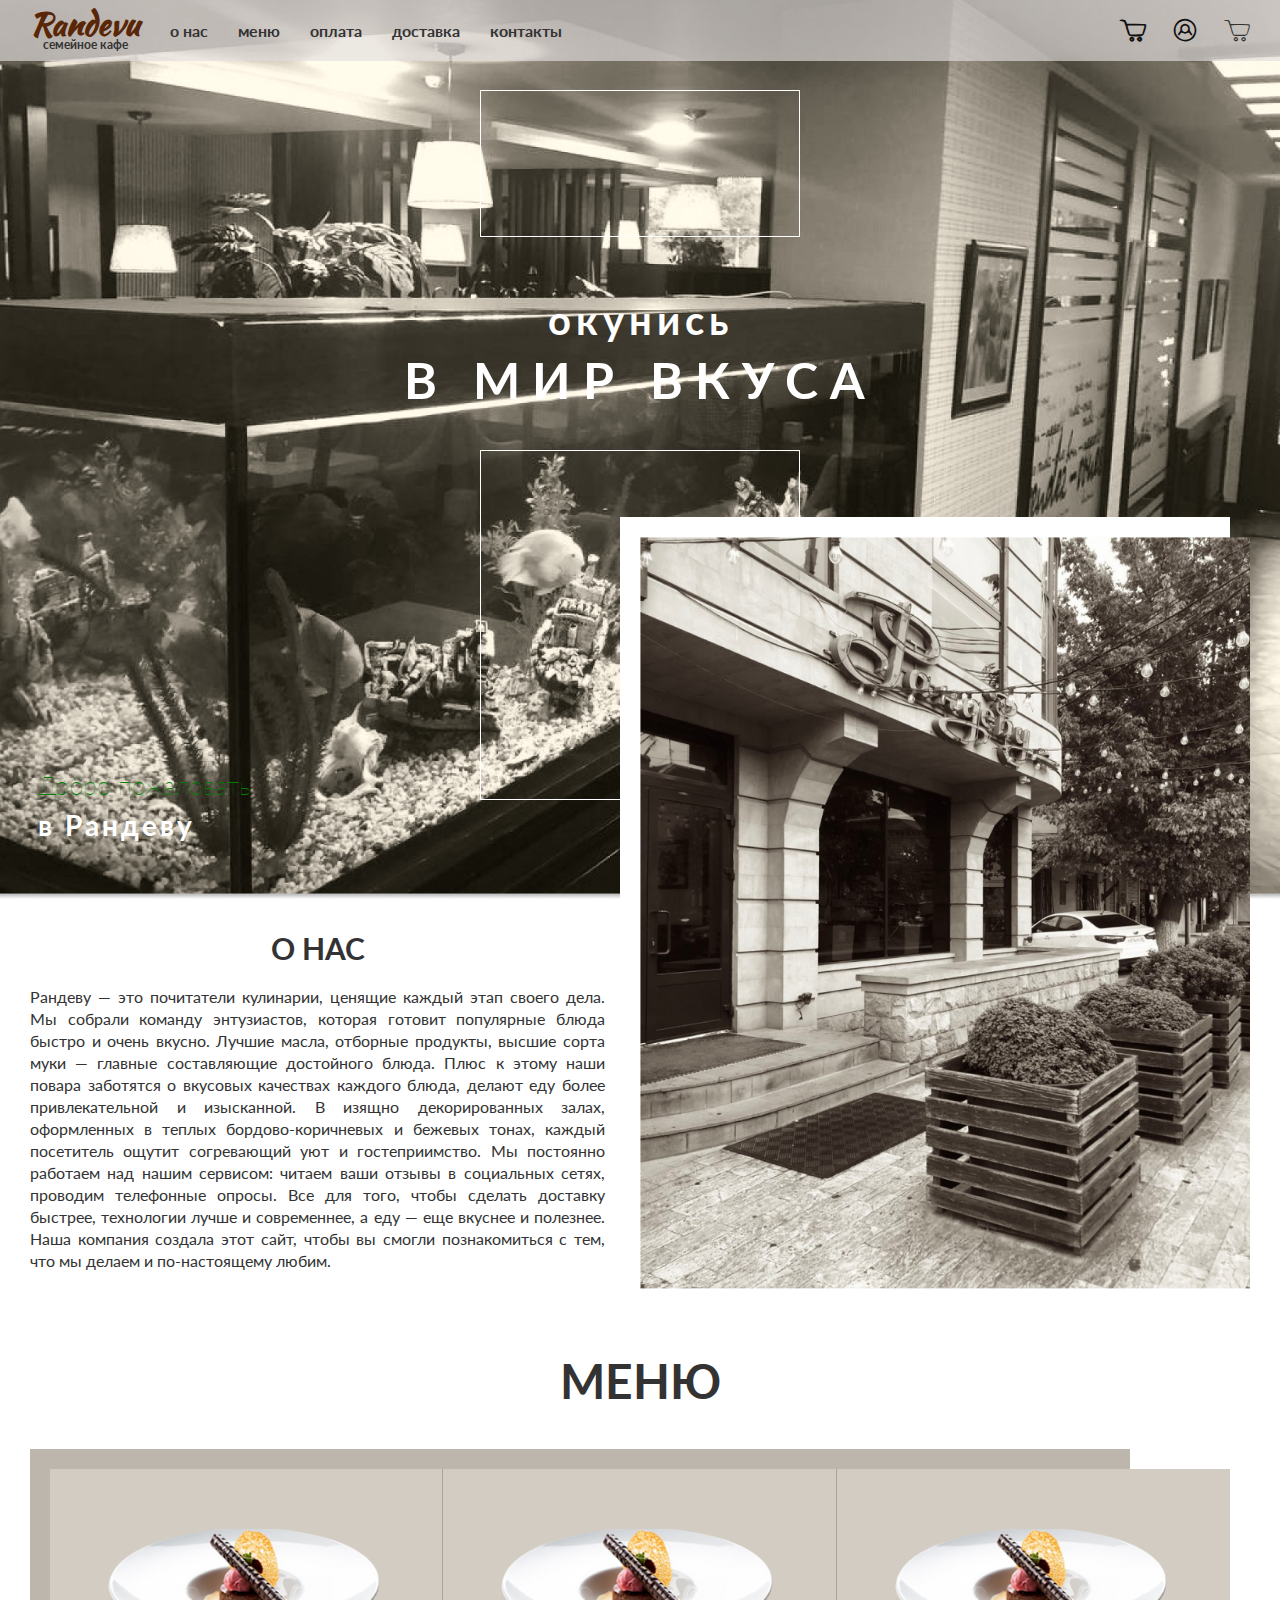
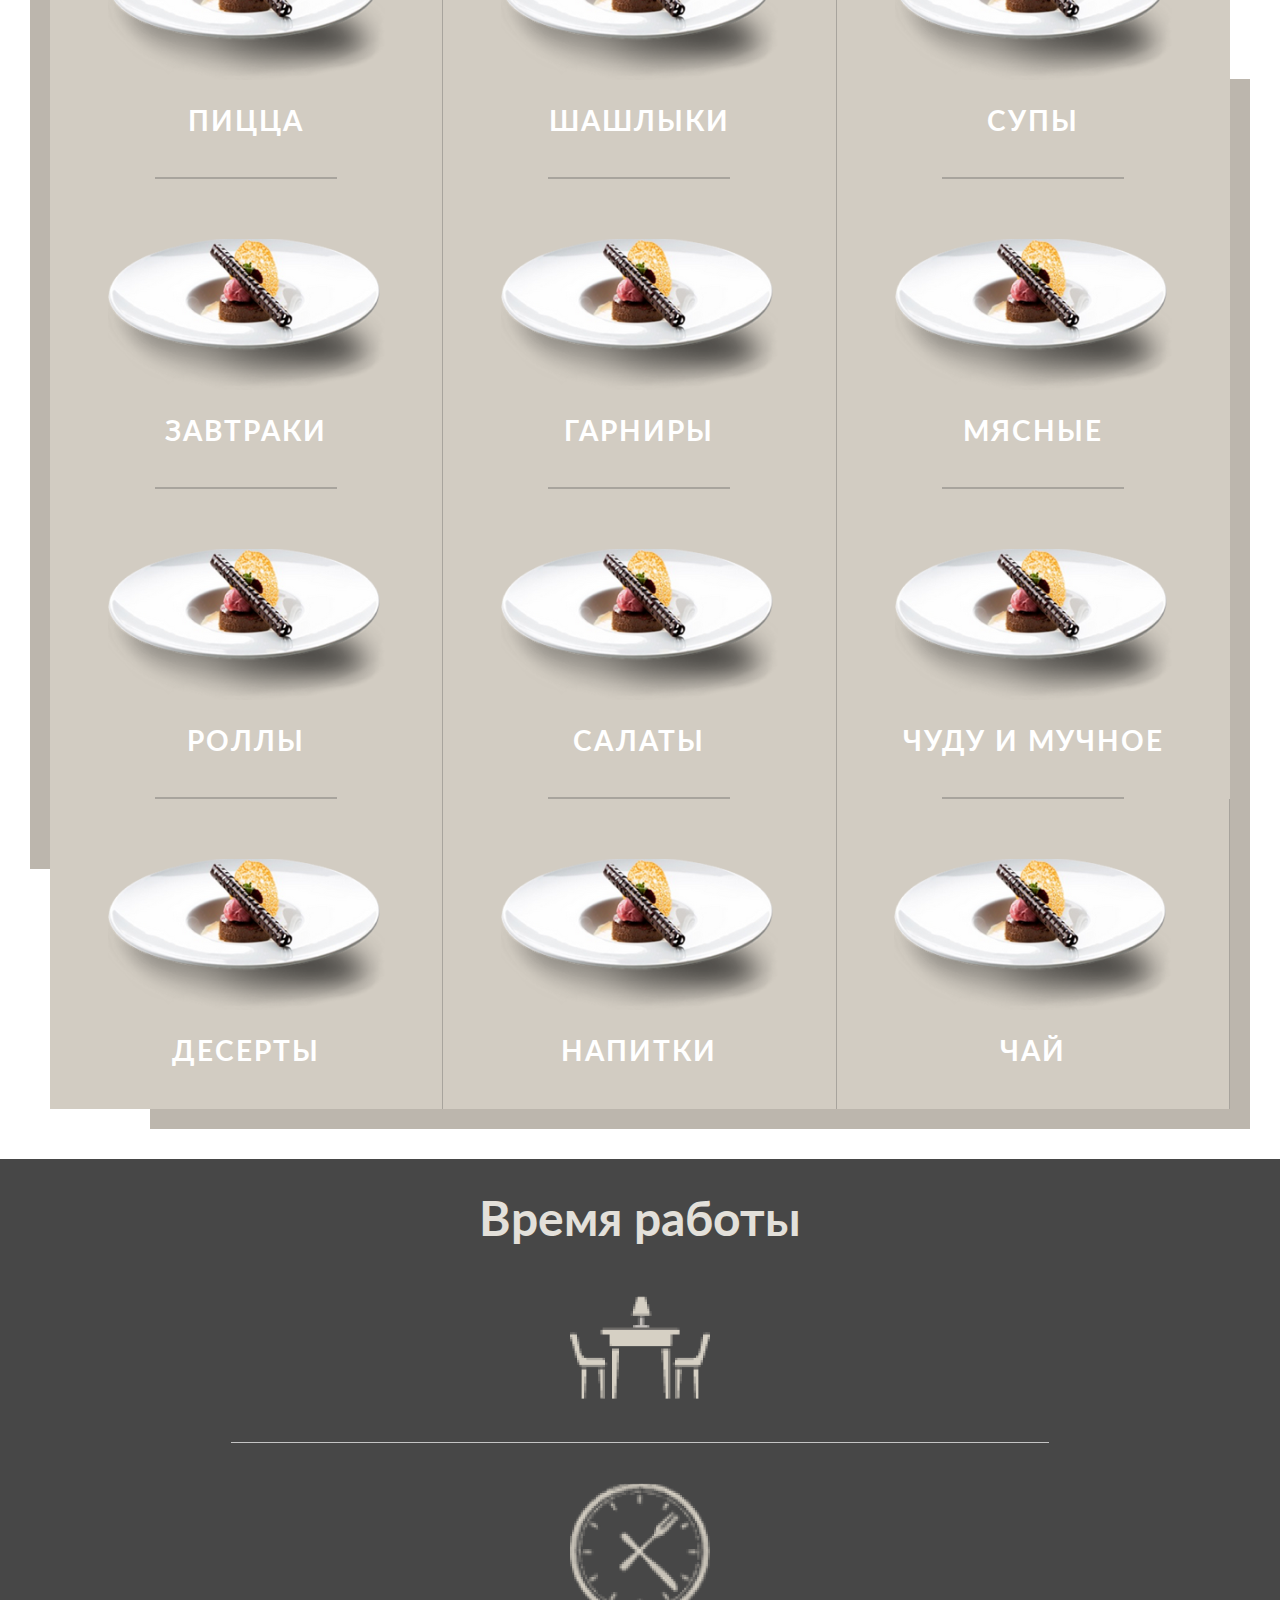
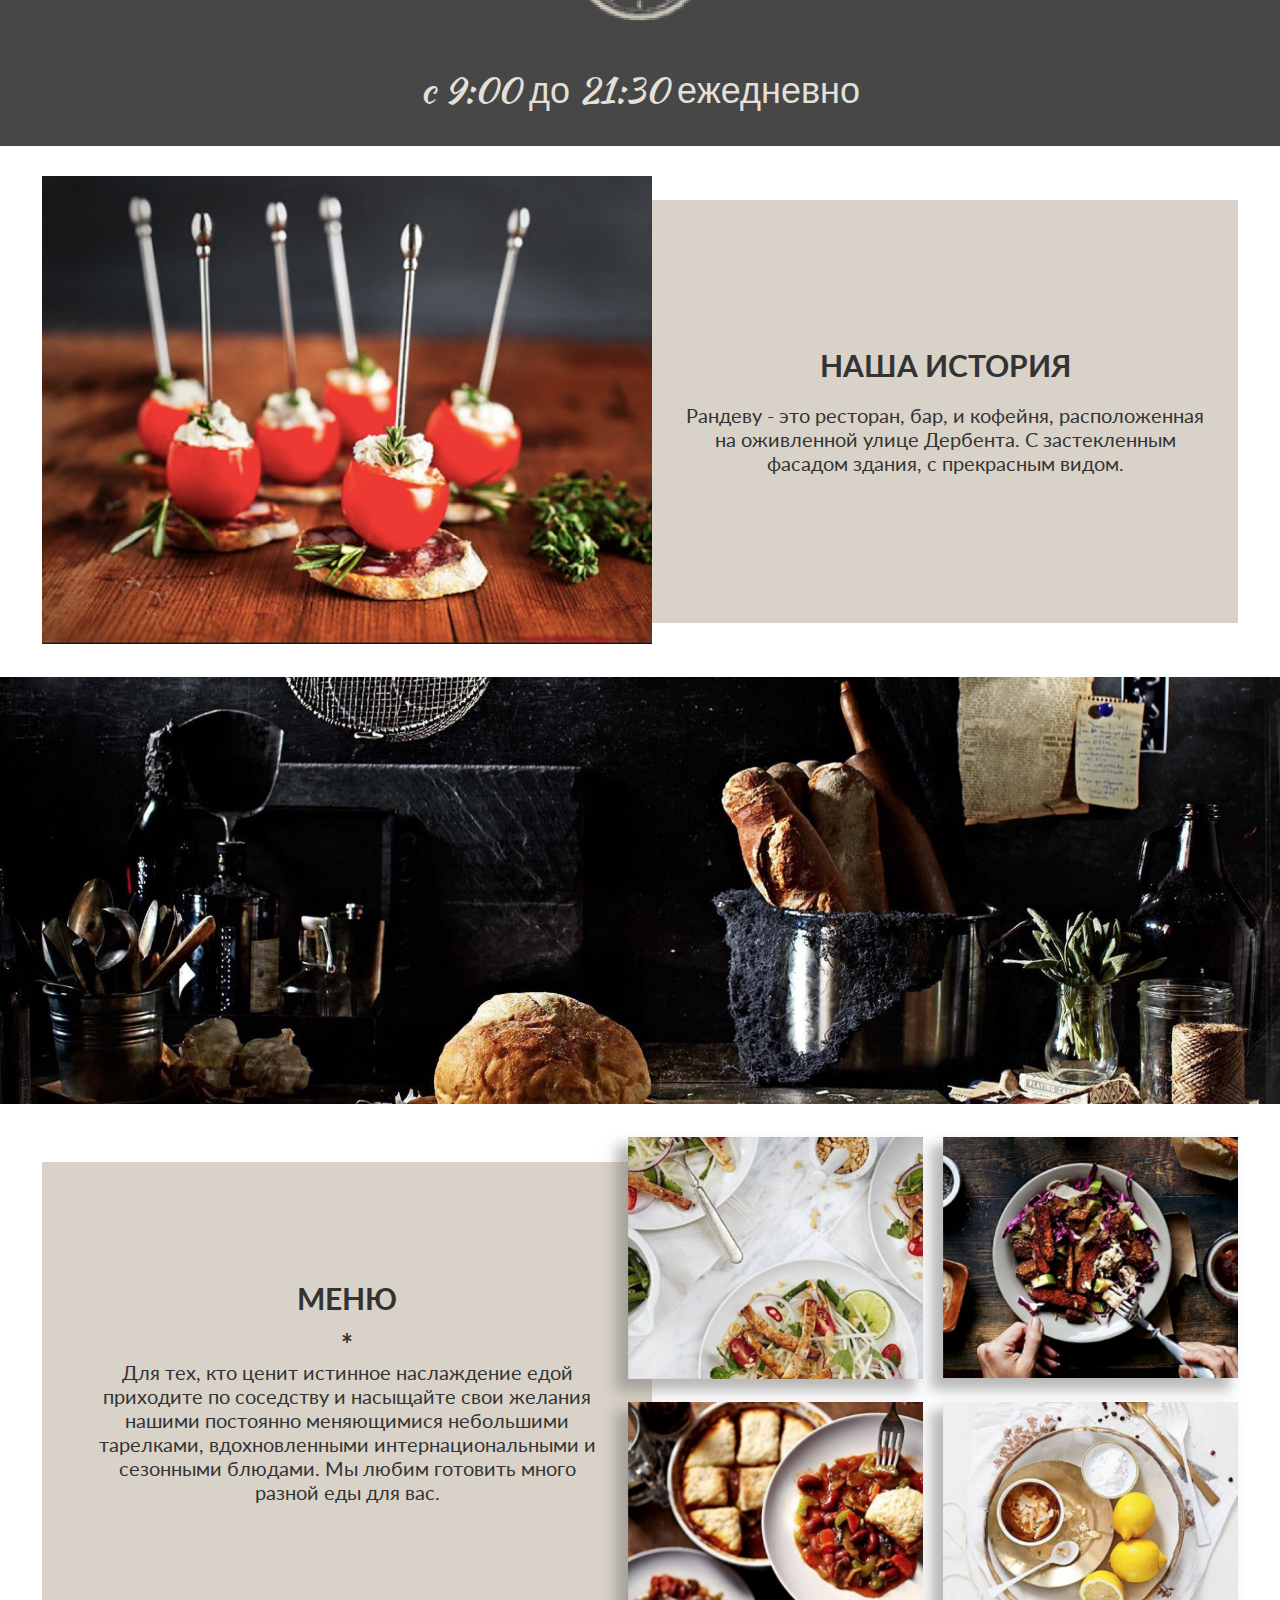
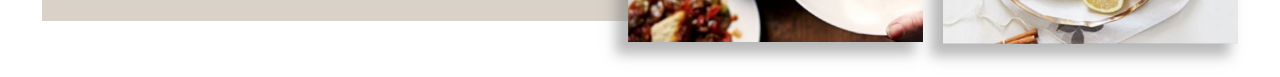
==== commit 037b2326: "add dishes-menu" ====
--- a/index.html
+++ b/index.html
@@ -335,9 +335,51 @@
       </div>
     </section>
     <section class="banner">
-      <figure class="banner-box">
+      <figure class="banner__box-img">
         <img src="img/banner/Rectangle 36.png" alt="" class="banner__img" />
       </figure>
+    </section>
+    <section class="dishes-menu">
+      <div class="dishes-menu__left-block">
+        <h2 class="dishes-menu__title">МЕНЮ</h2>
+        <p class="dishes-menu__icon">*</p>
+        <p class="dishes-menu__text">
+          Для тех, кто ценит истинное наслаждение едой приходите по соседству и
+          насыщайте свои желания нашими постоянно меняющимися небольшими
+          тарелками, вдохновленными интернациональными и сезонными блюдами. Мы
+          любим готовить много разной еды для вас.
+        </p>
+      </div>
+      <div class="dishes-menu__right-block">
+        <figure class="dishes-menu__box-img">
+          <img
+            src="img/dishes-menu/Rectangle 39.png"
+            alt=""
+            class="dishes-menu__img"
+          />
+        </figure>
+        <figure class="dishes-menu__box-img">
+          <img
+            src="img/dishes-menu/Rectangle 42.png"
+            alt=""
+            class="dishes-menu__img"
+          />
+        </figure>
+        <figure class="dishes-menu__box-img">
+          <img
+            src="img/dishes-menu/Rectangle 41.png"
+            alt=""
+            class="dishes-menu__img"
+          />
+        </figure>
+        <figure class="dishes-menu__box-img">
+          <img
+            src="img/dishes-menu/Rectangle 43.png"
+            alt=""
+            class="dishes-menu__img"
+          />
+        </figure>
+      </div>
     </section>
     <!-- Подключаем тогл -->
     <script src="js/toggle.js"></script>
--- a/css/style.css
+++ b/css/style.css
@@ -7,3 +7,4 @@
 @import "working-hours.css";
 @import "our-history.css";
 @import "banner.css";
+@import "dishes-menu.css";
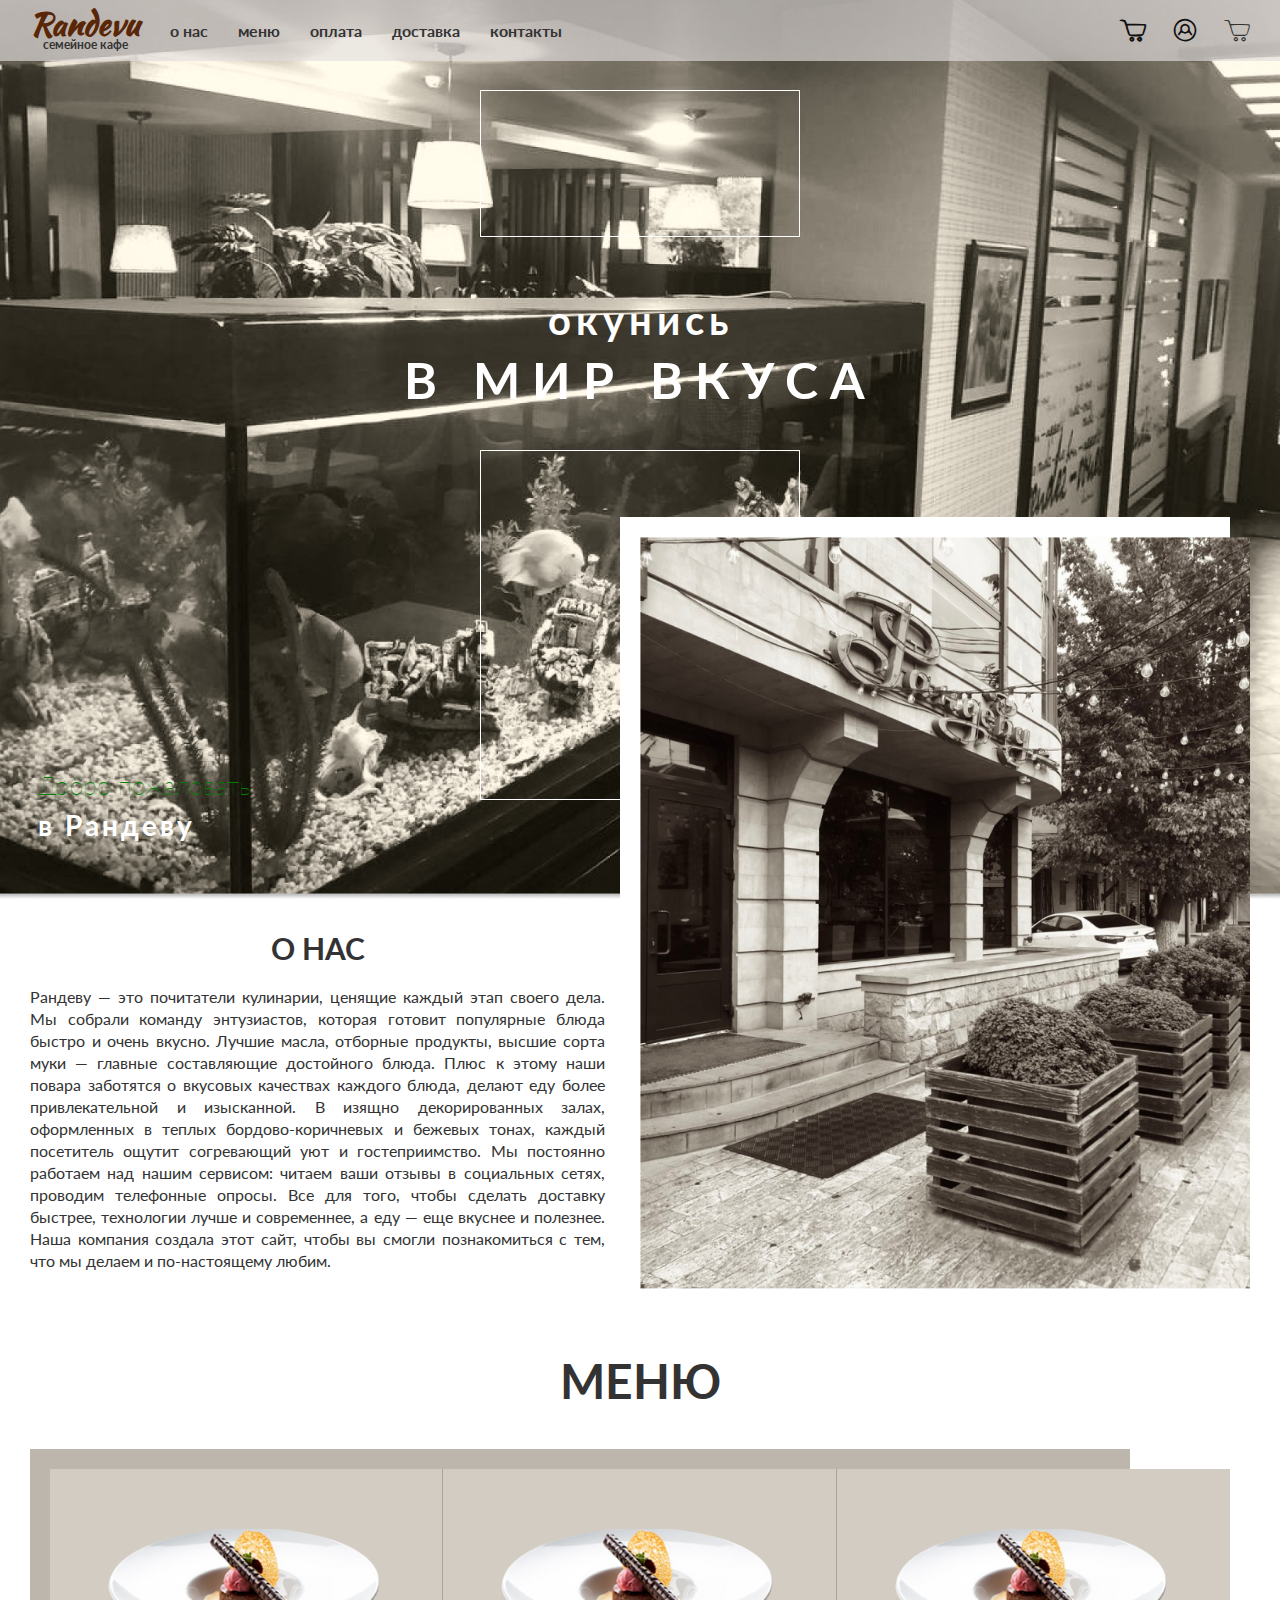
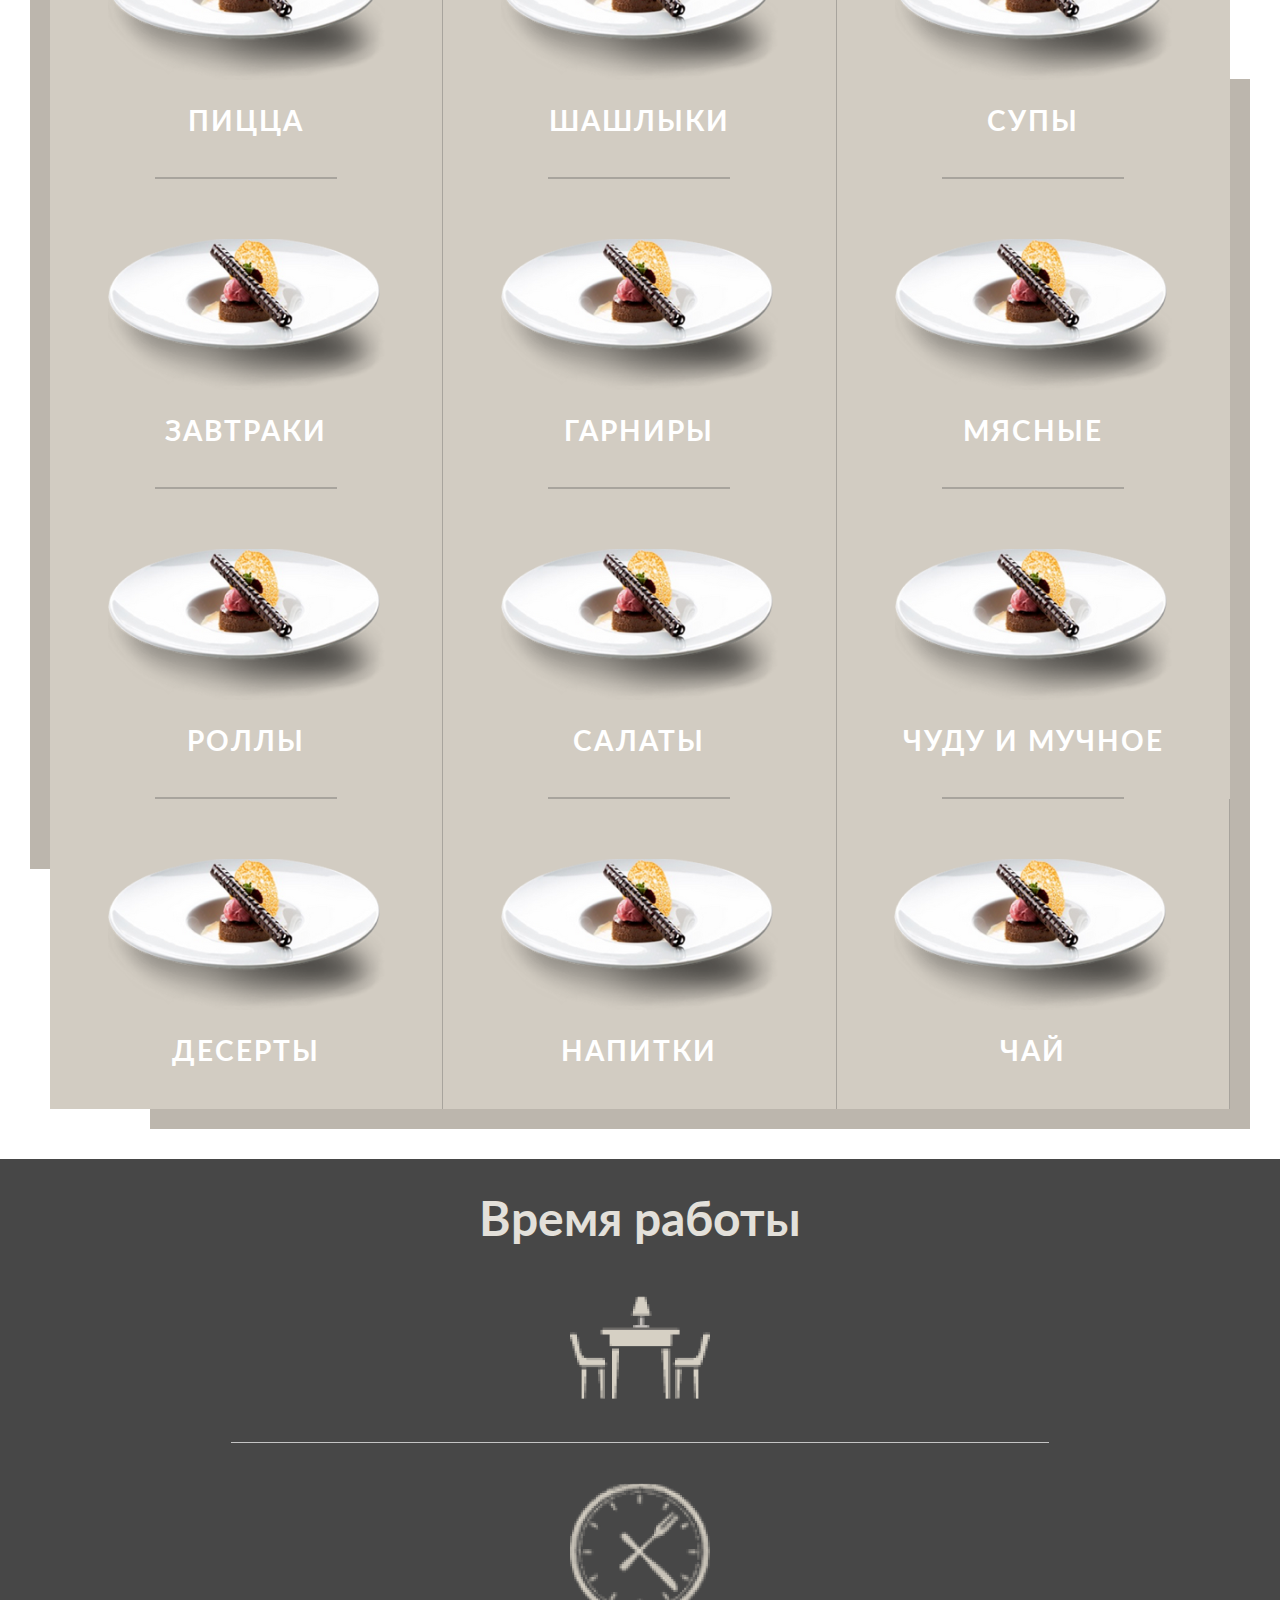
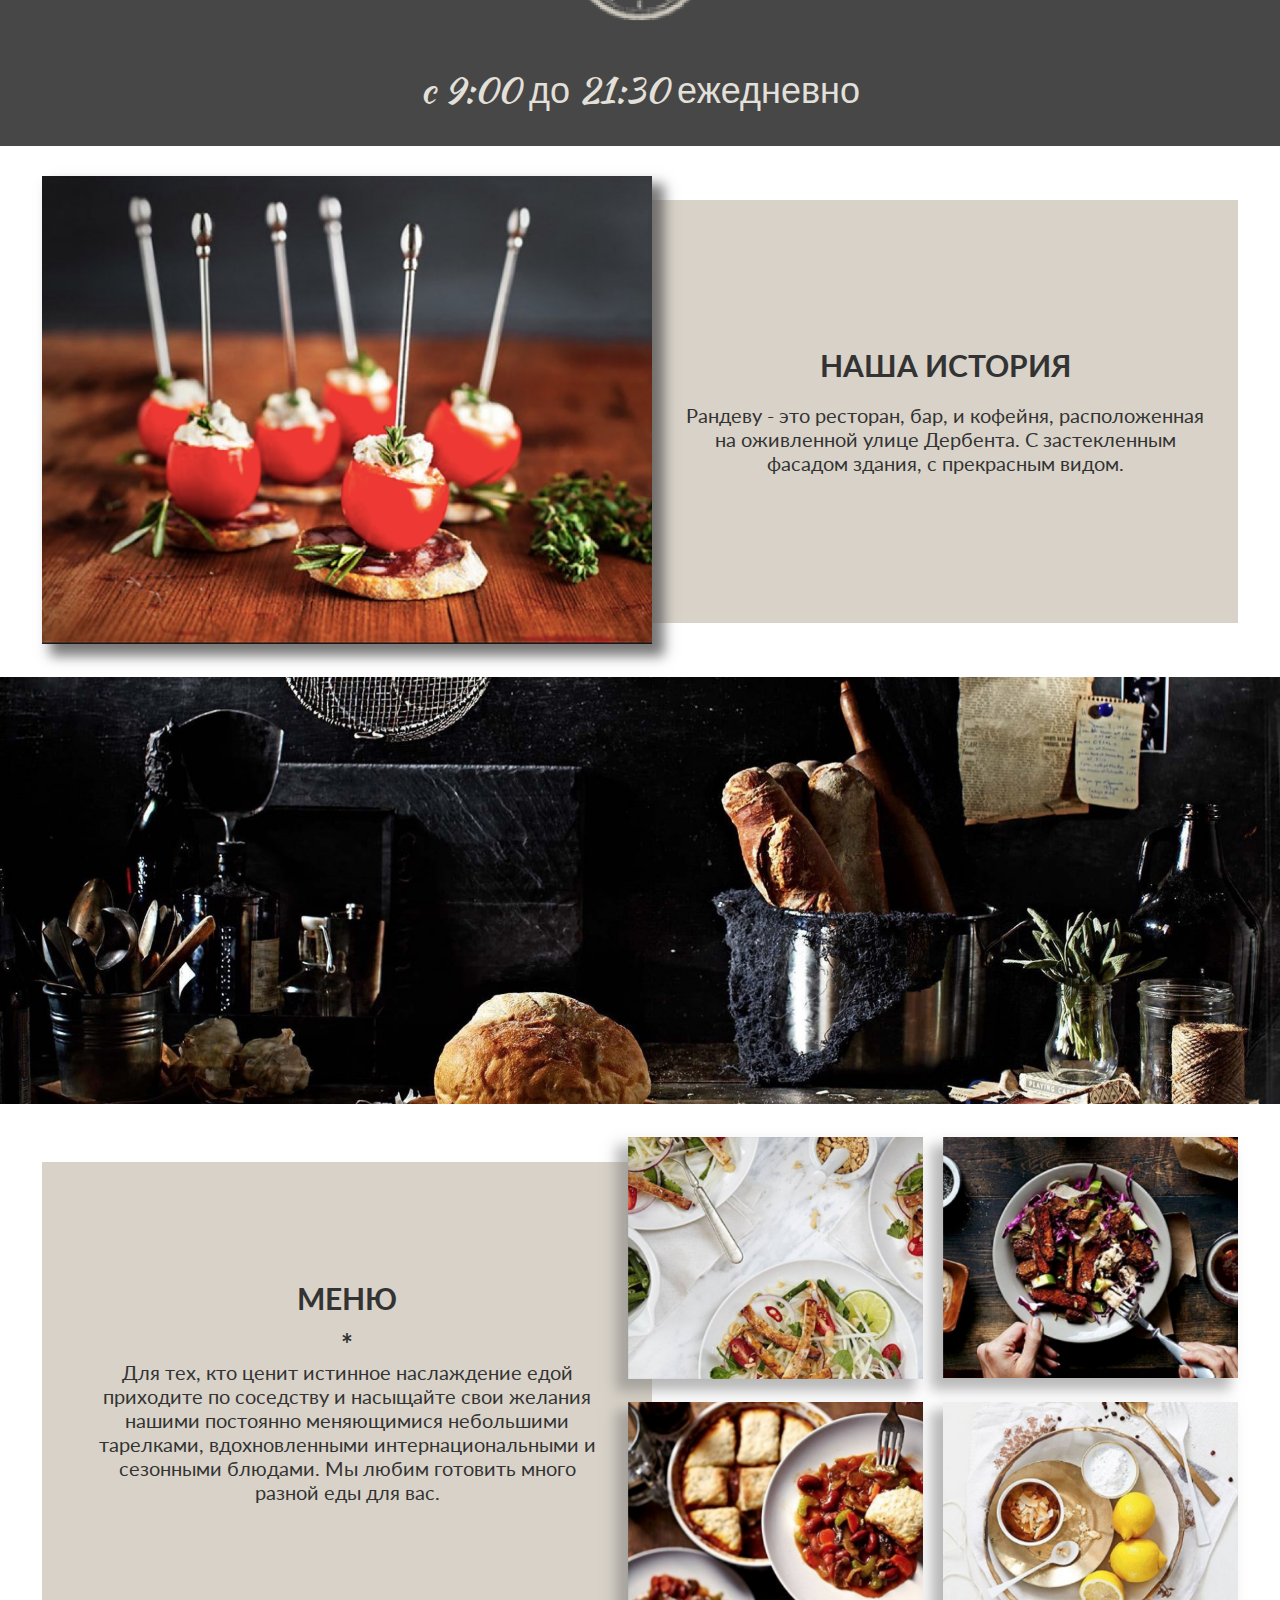
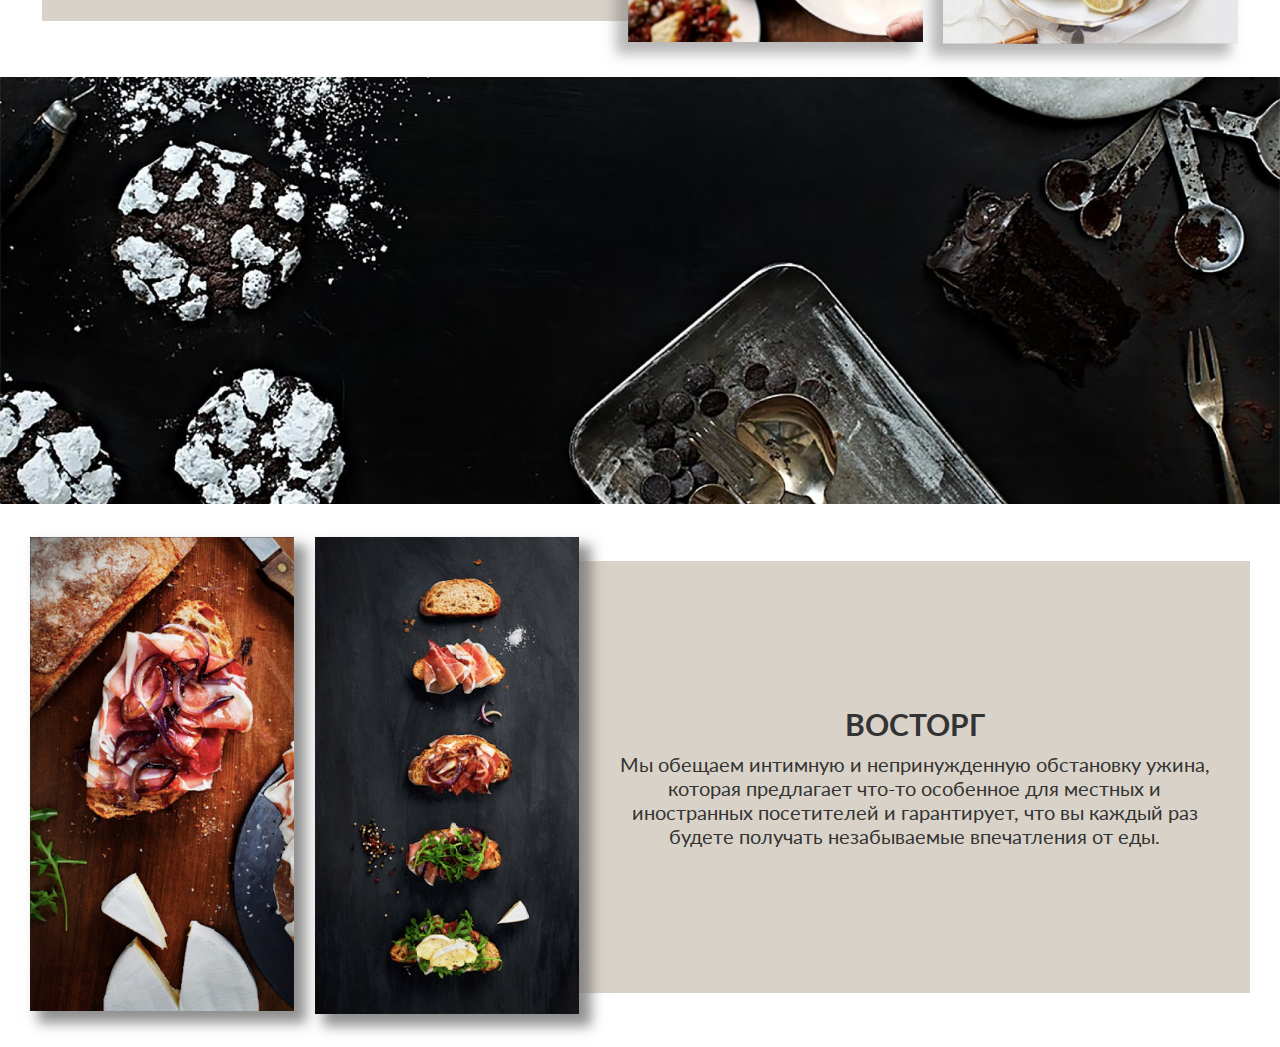
==== commit 49859387: "add delight" ====
--- a/index.html
+++ b/index.html
@@ -381,6 +381,30 @@
         </figure>
       </div>
     </section>
+    <section class="banner">
+      <figure class="banner__box-img">
+        <img src="img/banner/Rectangle 40.png" alt="" class="banner__img" />
+      </figure>
+    </section>
+    <section class="delight">
+      <div class="delight__left-block">
+        <figure class="delight__box-img">
+          <img src="img/delight/Rectangle 46.png" alt="" class="delight__img" />
+        </figure>
+        <figure class="delight__box-img">
+          <img src="img/delight/Rectangle 47.png" alt="" class="delight__img" />
+        </figure>
+      </div>
+      <div class="delight__right-block">
+        <h2 class="delight__title">ВОСТОРГ</h2>
+        <p class="delight__text">
+          Мы обещаем интимную и непринужденную обстановку ужина, которая
+          предлагает что-то особенное для местных и иностранных посетителей и
+          гарантирует, что вы каждый раз будете получать незабываемые
+          впечатления от еды.
+        </p>
+      </div>
+    </section>
     <!-- Подключаем тогл -->
     <script src="js/toggle.js"></script>
   </body>
--- a/css/style.css
+++ b/css/style.css
@@ -8,3 +8,4 @@
 @import "our-history.css";
 @import "banner.css";
 @import "dishes-menu.css";
+@import "delight.css";
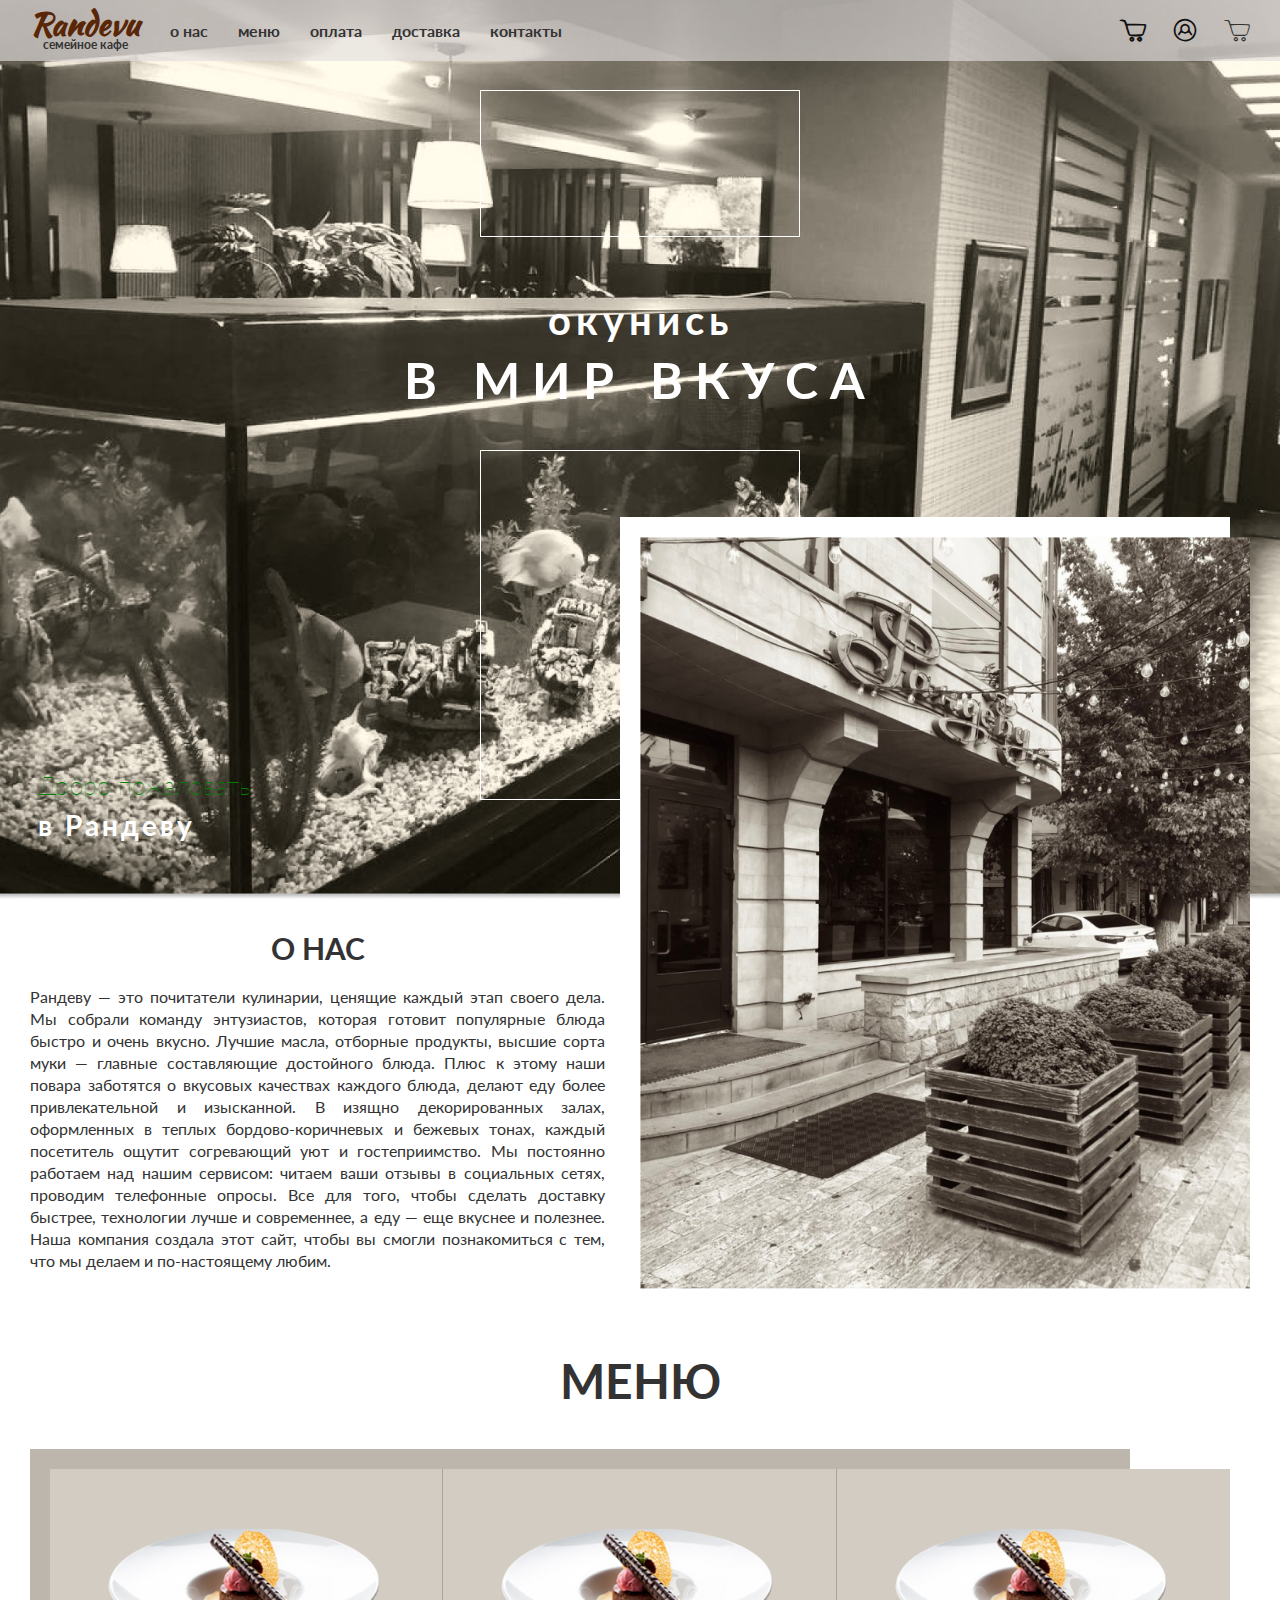
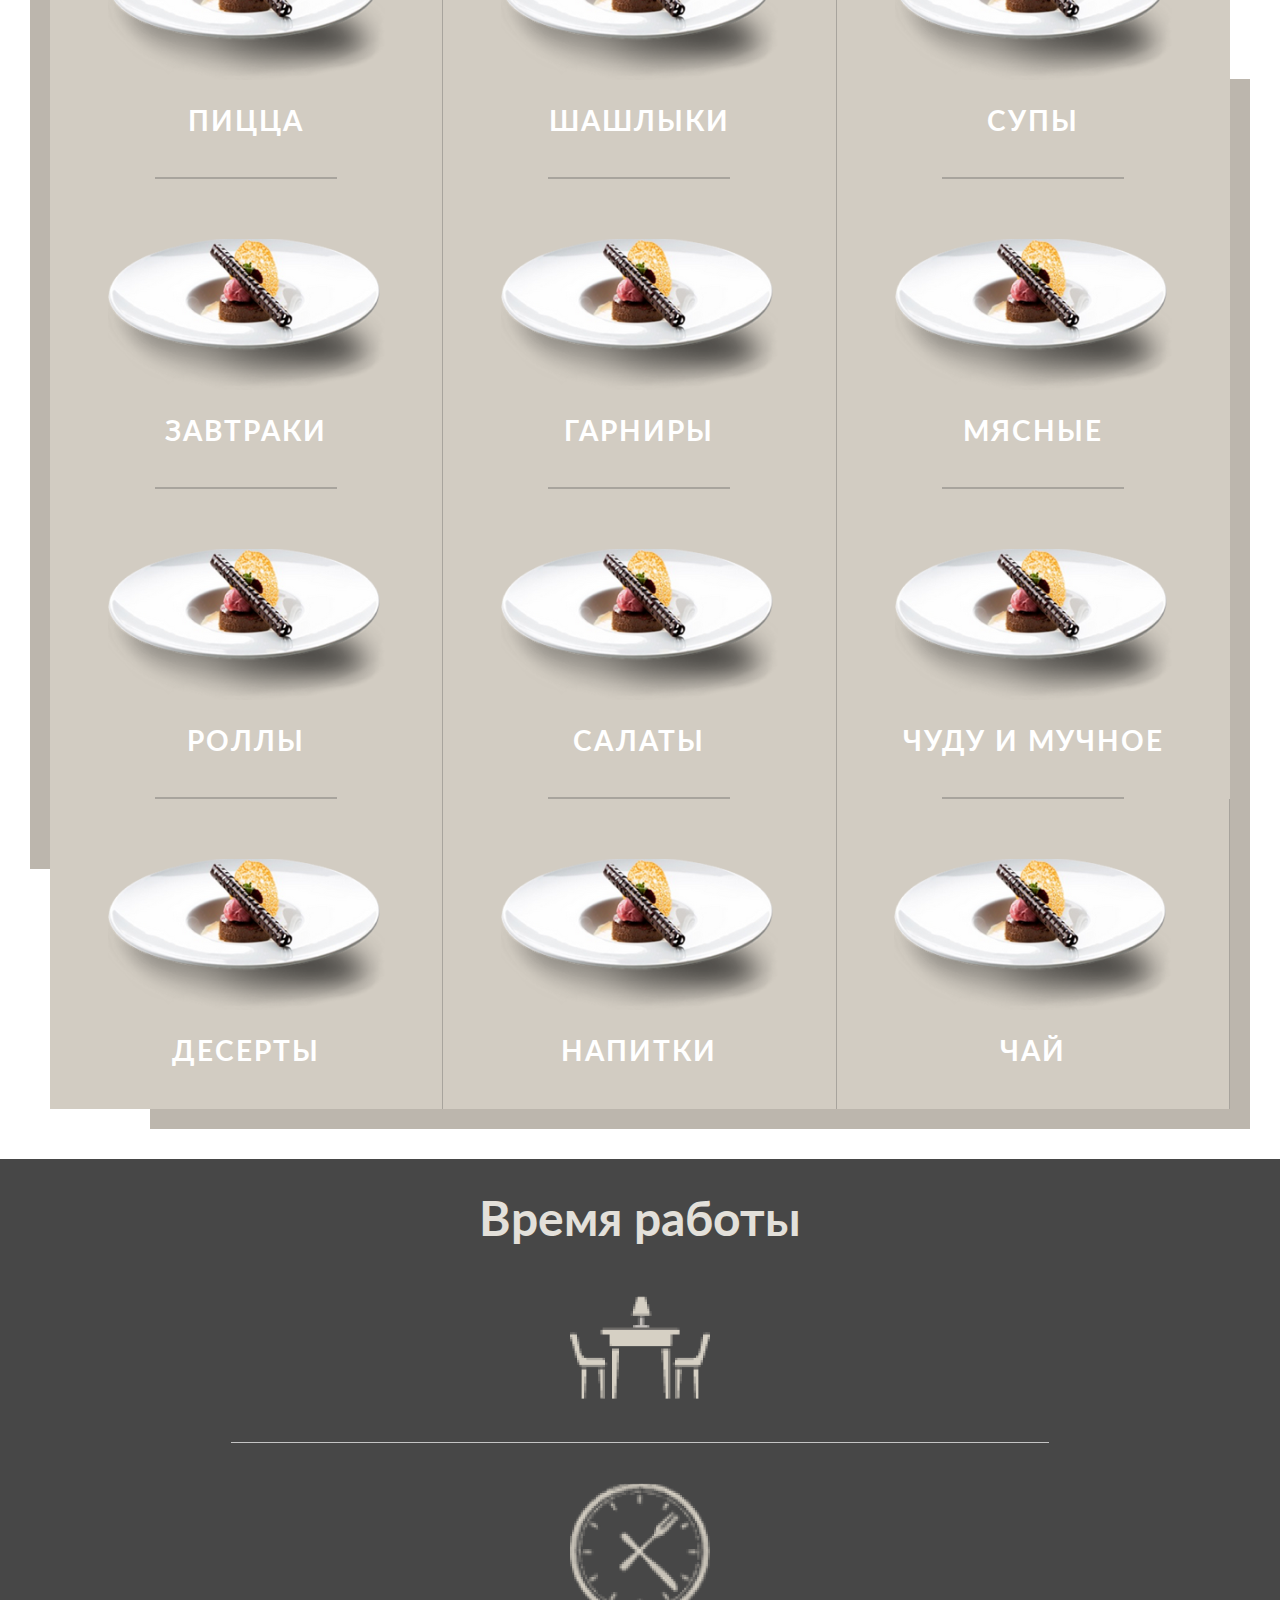
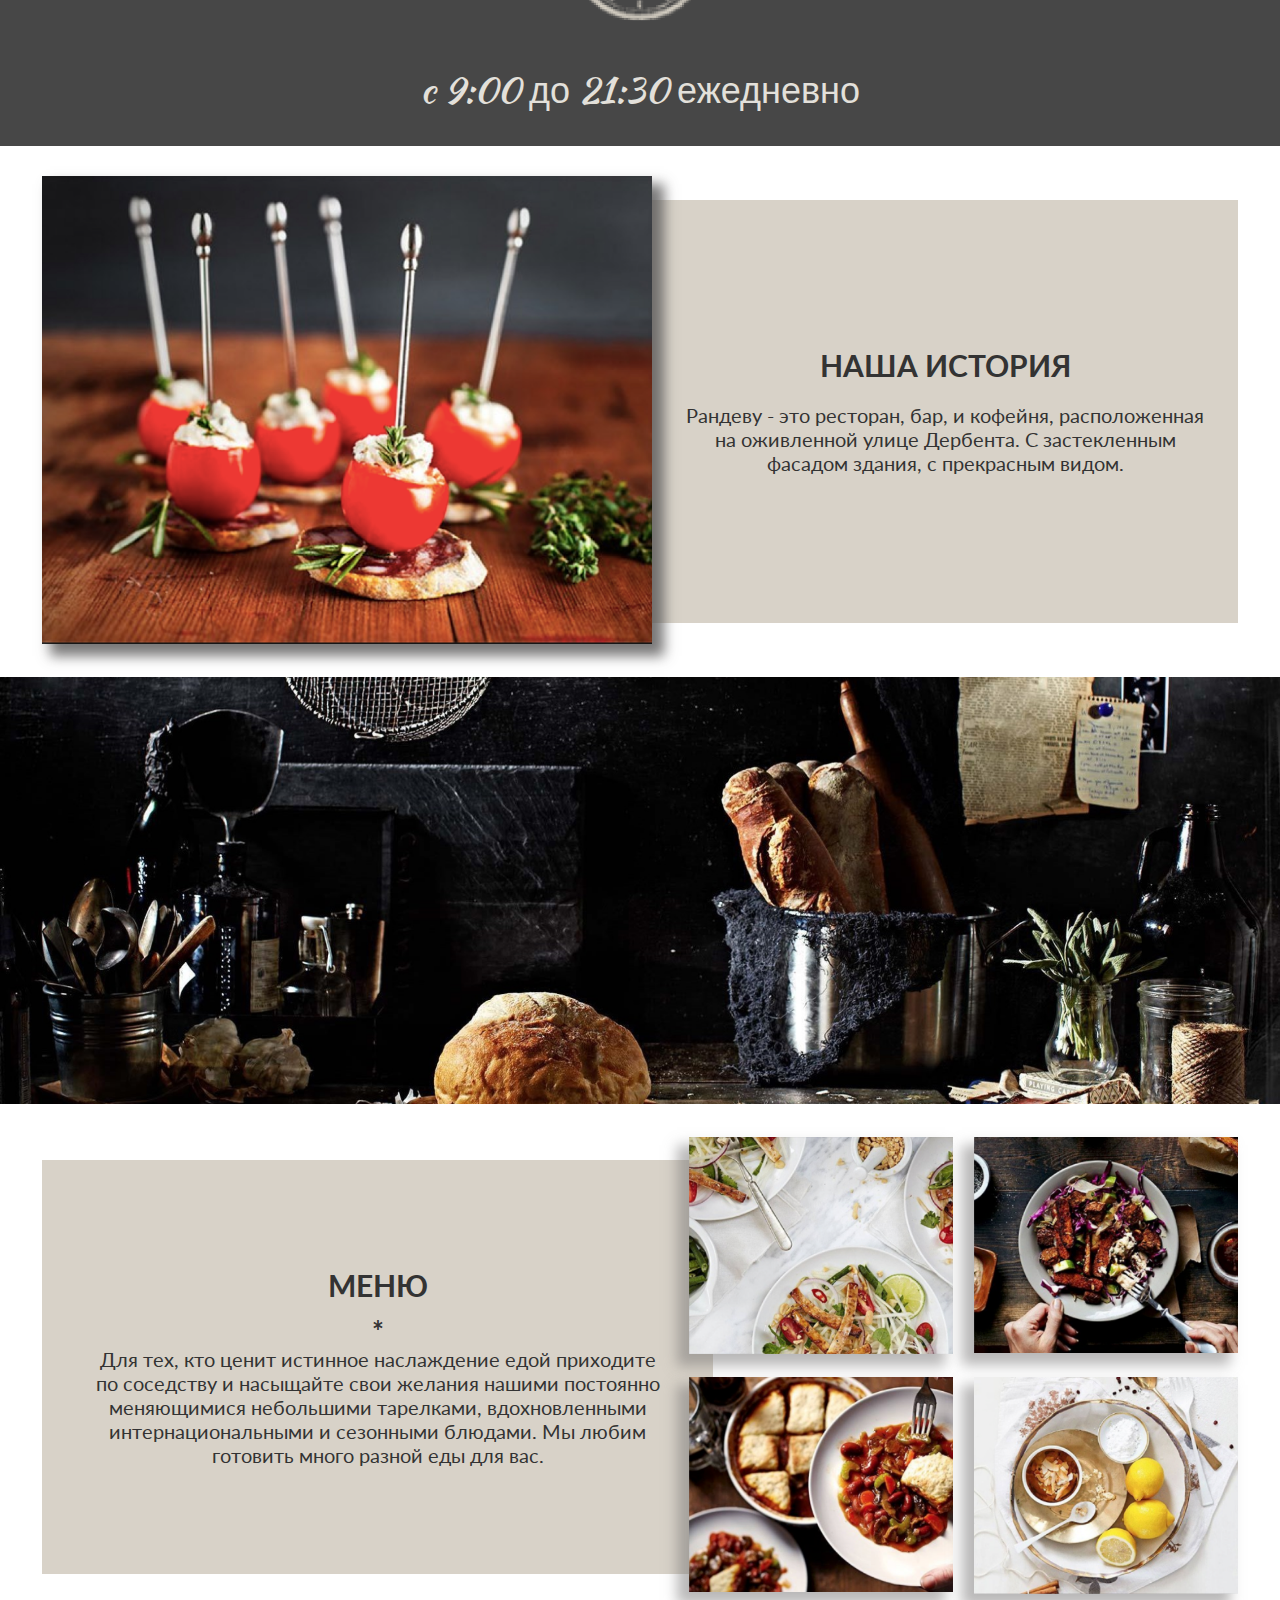
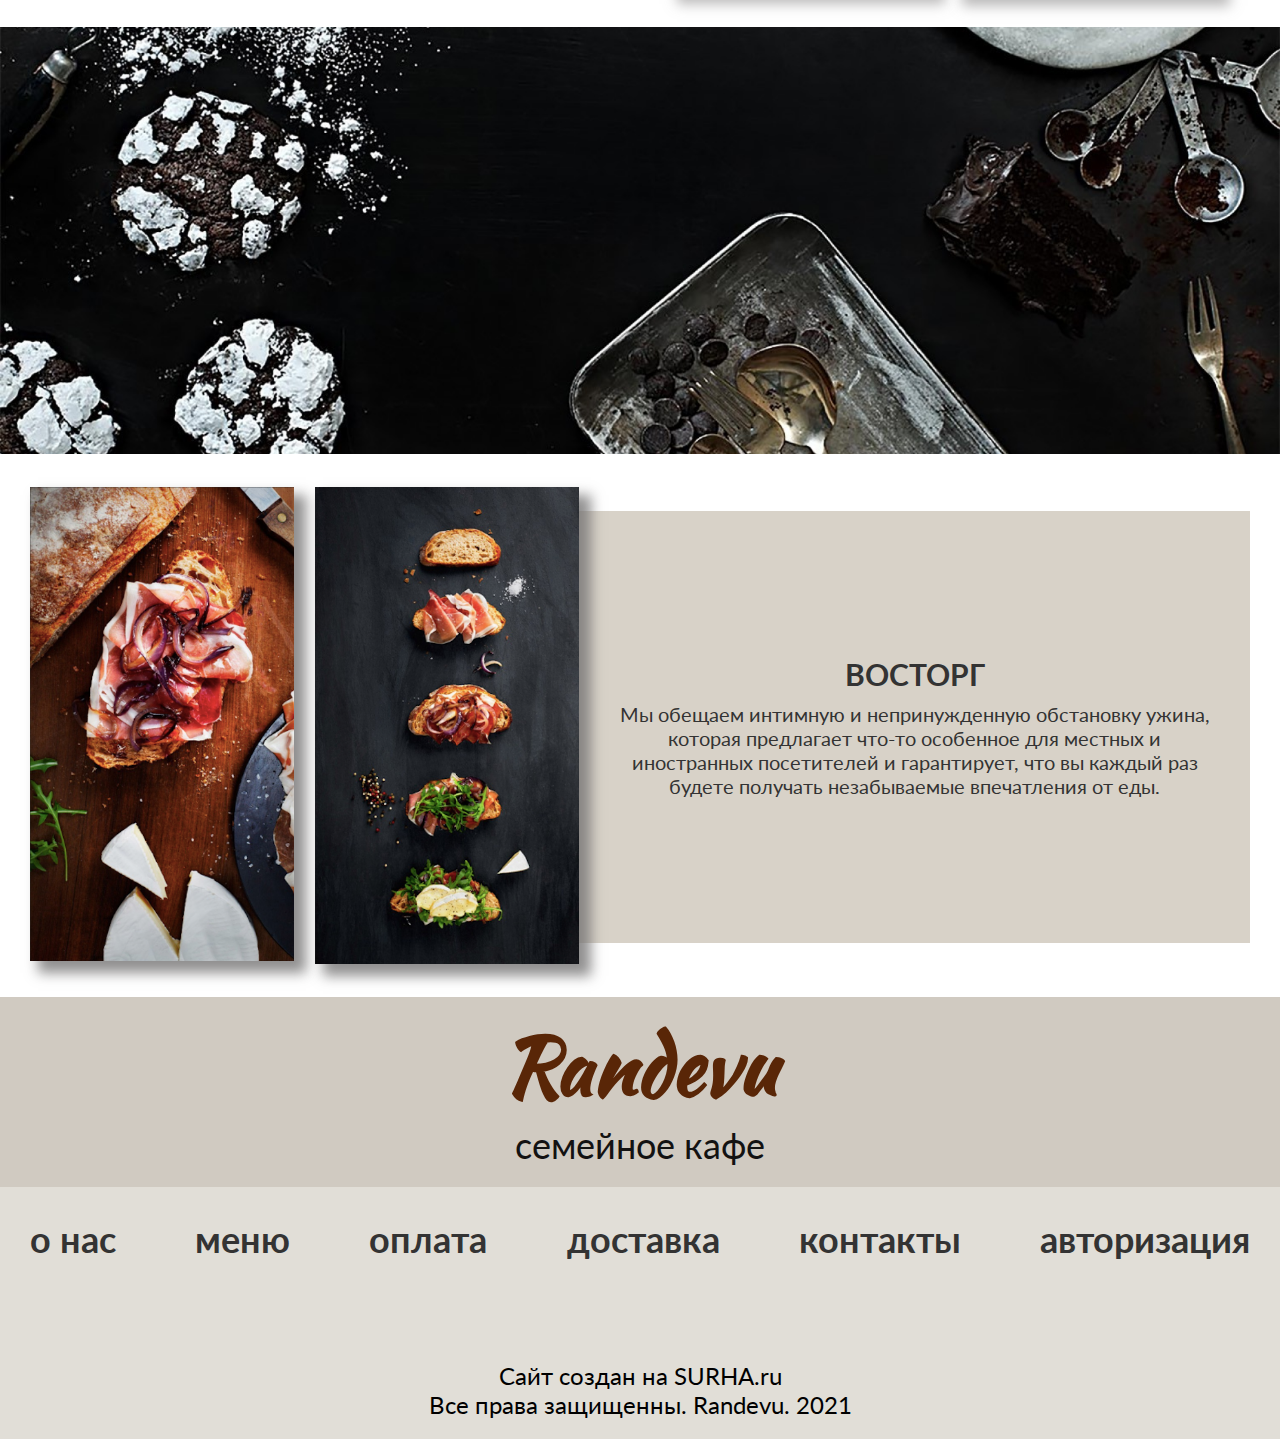
==== commit 45be022c: "add footer" ====
--- a/index.html
+++ b/index.html
@@ -405,6 +405,40 @@
         </p>
       </div>
     </section>
+    <footer class="footer">
+      <div class="footer__top-block">
+        <h1 class="footer__logo-title">Randevu</h1>
+        <p class="footer__logo-text">семейное кафе</p>
+      </div>
+      <div class="footer__bottom-block">
+        <div class="container">
+          <ul class="footer__menu flex__jc-sb flex__ai-c">
+            <li class="footer__menu-item">
+              <a href="#" class="footer__menu-link">о нас</a>
+            </li>
+            <li class="footer__menu-item">
+              <a href="#" class="footer__menu-link">меню</a>
+            </li>
+            <li class="footer__menu-item">
+              <a href="#" class="footer__menu-link">оплата</a>
+            </li>
+            <li class="footer__menu-item">
+              <a href="#" class="footer__menu-link">доставка</a>
+            </li>
+            <li class="footer__menu-item">
+              <a href="#" class="footer__menu-link">контакты</a>
+            </li>
+            <li class="footer__menu-item">
+              <a href="#" class="footer__menu-link">авторизация</a>
+            </li>
+          </ul>
+        </div>
+        <div class="copyrightText-block">
+          <p class="copyrightText">Сайт создан на SURHA.ru</p>
+          <p class="copyrightText">Все права защищенны. Randevu. 2021</p>
+        </div>
+      </div>
+    </footer>
     <!-- Подключаем тогл -->
     <script src="js/toggle.js"></script>
   </body>
--- a/css/style.css
+++ b/css/style.css
@@ -9,3 +9,4 @@
 @import "banner.css";
 @import "dishes-menu.css";
 @import "delight.css";
+@import "footer.css";
